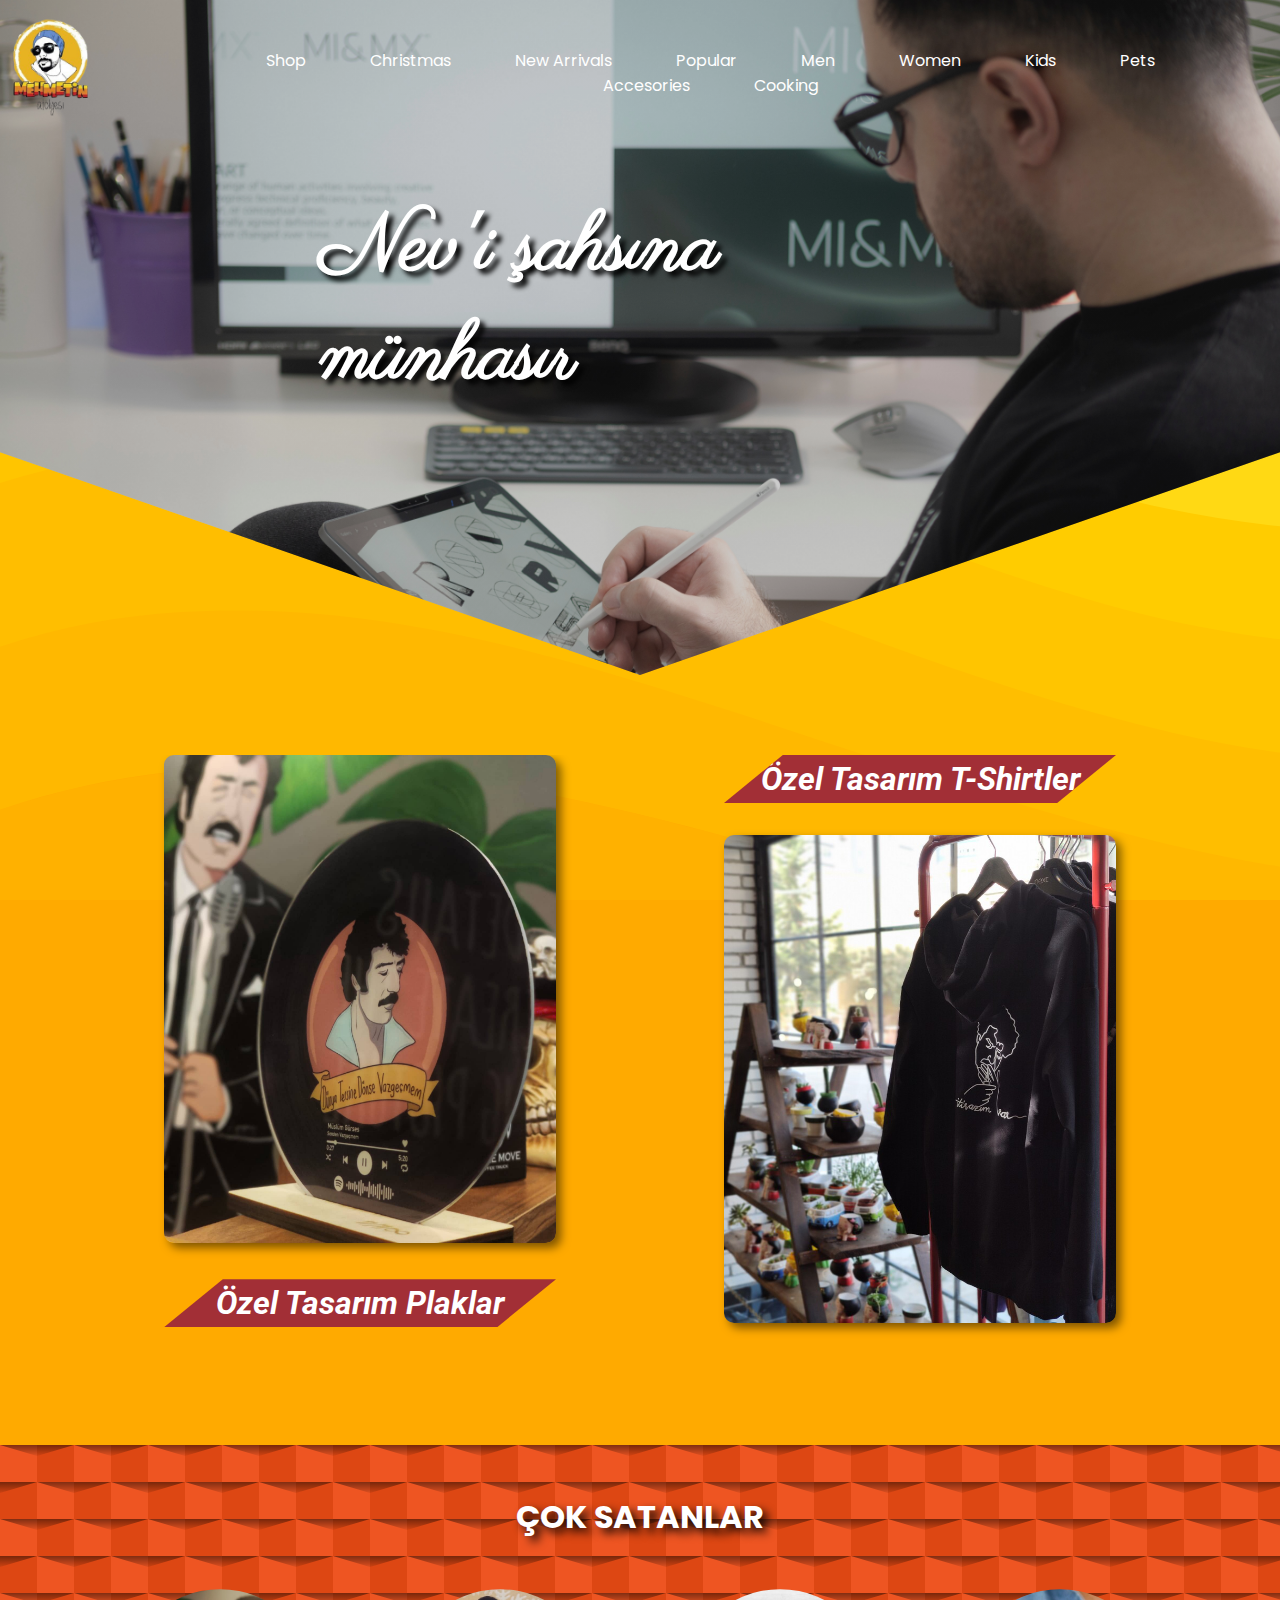
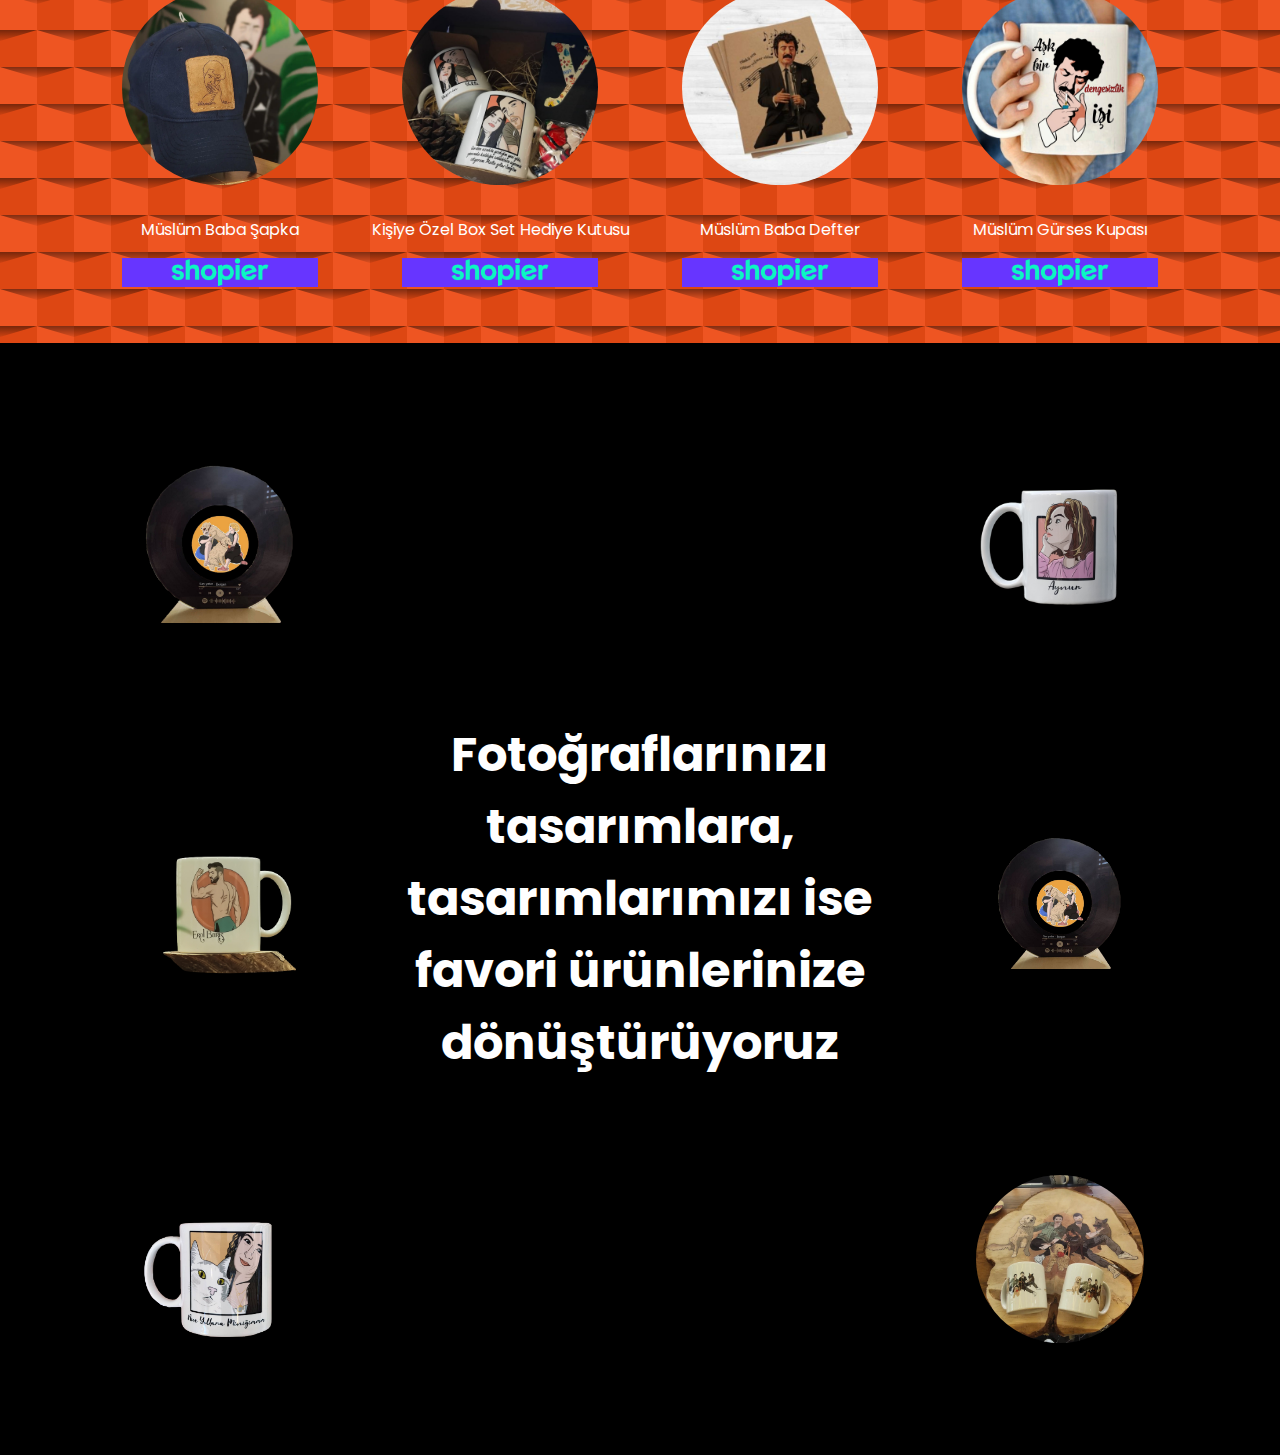
==== index.html @ 80c88175 "update" ====
<!DOCTYPE html>
<html lang="en">
  <head>
    <meta charset="UTF-8" />
    <meta http-equiv="X-UA-Compatible" content="IE=edge" />
    <meta name="viewport" content="width=device-width, initial-scale=1.0" />
    <link rel="stylesheet" href="./css/style.css" />
    <script src="./app.js" defer></script>
    <title>Document</title>
  </head>
  <body>
    <div class="wrapper">
      <div class="headSection">
        <span class="headSection__logo">
          <img
            src="./images/featuredProducts/logoNoback.png"
            alt="logo"
            class="headSection__logo--img"
          />
        </span>

        <ul class="categoryHeader--list">
          <li class="categoryHeader--listItem active">Shop</li>
          <li class="categoryHeader--listItem">Christmas</li>
          <li class="categoryHeader--listItem">New Arrivals</li>
          <li class="categoryHeader--listItem">Popular</li>
          <li class="categoryHeader--listItem">Men</li>
          <li class="categoryHeader--listItem">Women</li>
          <li class="categoryHeader--listItem">Kids</li>
          <li class="categoryHeader--listItem">Pets</li>
          <li class="categoryHeader--listItem">Accesories</li>
          <li class="categoryHeader--listItem">Cooking</li>
        </ul>

        <h1 class="headSection__title">Nev'i şahsına münhasır</h1>
      </div>
      <!--  
      <header class="header">
        <span class="header__logo">
          <img src="./images/logo.jpg" alt="logo" class="header__logo--img" />
        </span>
      </header>

      <header class="categoryHeader">
        <ul class="categoryHeader--list">
          <li class="categoryHeader--listItem active">Shop</li>
          <li class="categoryHeader--listItem">Christmas</li>
          <li class="categoryHeader--listItem">New Arrivals</li>
          <li class="categoryHeader--listItem">Popular</li>
          <li class="categoryHeader--listItem">Men</li>
          <li class="categoryHeader--listItem">Women</li>
          <li class="categoryHeader--listItem">Kids</li>
          <li class="categoryHeader--listItem">Pets</li>
          <li class="categoryHeader--listItem">Accesories</li>
          <li class="categoryHeader--listItem">Cooking</li>
        </ul>
      </header>

         <section class="slider">
        <h1>You Choose We Design</h1>
      </section>
      -->

      <section class="doubleContent">
        <div class="doubleContent__left">
          <img
            class="doubleContent__left--img"
            src="./images/featuredProducts/leftImg.jpeg"
            alt="1"
          />

          <span class="doubleContent__left--headingSpan">
            <h1 class="doubleContent__left--heading">Özel Tasarım Plaklar</h1>
        
        </div>
        <div class="doubleContent__right">
          <span class="doubleContent__right--headingSpan">
            <h1 class="doubleContent__right--heading">Özel Tasarım T-Shirtler</h1>
          </span>
          <img
            class="doubleContent__right--img"
            src="./images/featuredProducts/rightImg1.png"
            alt="1"
          />
        </div>
      </section>

      <section class="featuredProducts">
        <h3 class="featuredProducts__heading">ÇOK SATANLAR</h3>
        <ul class="featuredProducts--list">
          <li class="featuredProducts--listItem">
            <img
              class="featuredProducts--listItem--img"
              src="./images/featuredProducts/1.jpg"
              alt="1"
            />

            <a class="featuredProducts--listItem--itemName" href="#">
                Müslüm Baba Şapka
            </a>

            <button class="featuredProducts--listItem--btn">
              <embed
                class="featuredProducts--listItem--logo"
                src="images/featuredProducts/shopier_logo_1.svg"
                srcset="images/featuredProducts/shopier_logo_1.svg"
                alt="Shopier"
              />
            </button>
          </li>

          <li class="featuredProducts--listItem">
            <img
              class="featuredProducts--listItem--img"
              src="./images/featuredProducts/slide5.jpg"
              alt="1"
            />

              <a class="featuredProducts--listItem--itemName" href="#">
                Kişiye Özel Box Set Hediye Kutusu
            </a>

            <button class="featuredProducts--listItem--btn">
              <embed
                class="featuredProducts--listItem--logo"
                src="images/featuredProducts/shopier_logo_1.svg"
                srcset="images/featuredProducts/shopier_logo_1.svg"
                alt="Shopier"
              />
            </button>
          </li>

          <li class="featuredProducts--listItem">
            <img
              class="featuredProducts--listItem--img"
              src="./images/featuredProducts/slide2.jpg"
              alt="1"
            />

            <a class="featuredProducts--listItem--itemName" href="#">
                Müslüm Baba Defter
            </a>

            <button class="featuredProducts--listItem--btn">
              <embed
                class="featuredProducts--listItem--logo"
                src="images/featuredProducts/shopier_logo_1.svg"
                srcset="images/featuredProducts/shopier_logo_1.svg"
                alt="Shopier"
              />
            </button>
          </li>

          <li class="featuredProducts--listItem">
            <img
              class="featuredProducts--listItem--img"
              src="./images/featuredProducts/slide1.jpg"
              alt="1"
            />

          

            <a class="featuredProducts--listItem--itemName" href="#">
              Müslüm Gürses Kupası
            </a>

            <button class="featuredProducts--listItem--btn">
              <embed
                class="featuredProducts--listItem--logo"
                src="images/featuredProducts/shopier_logo_1.svg"
                srcset="images/featuredProducts/shopier_logo_1.svg"
                alt="Shopier"
              />
            </button>

          </li>
        </ul>
      </section>
      <br /><br /><br /><br />

      <section class="mainSection">
        <img
          class="mainSection__img1"
          src="./images/featuredProducts/plakremove.png"
          alt="1"
        />
        <img
          class="mainSection__img2"
          src="./images/featuredProducts/remove2.png"
          alt="1"
        />
        <h2 class="mainSection__title">
          Fotoğraflarınızı tasarımlara, tasarımlarımızı ise favori ürünlerinize
          dönüştürüyoruz
        </h2>
        <img
          class="mainSection__img3"
          src="./images/featuredProducts/glassremove.png"
          alt="1"
        />
        <img
            class="mainSection__img4"
            src="./images/featuredProducts/wood.jpg"
            alt="1"
        />
        <img
            class="mainSection__img5"
            src="./images/featuredProducts/remove1.png"
            alt="1"
        />
        <img
        class="mainSection__img6"
        src="./images/featuredProducts/plakremove.png"
        alt="1"
        />
        
      </section>
      
      
    </div>
  </body>
</html>
---- css/style.css ----
@import url("https://fonts.googleapis.com/css2?family=Poppins:ital,wght@0,100;0,200;0,300;0,400;0,500;0,600;0,700;0,800;0,900;1,100;1,200;1,300;1,400;1,500;1,600;1,700;1,800;1,900&display=swap");
@import url("https://fonts.googleapis.com/css2?family=Poppins:ital,wght@0,100;0,200;0,300;0,400;0,500;0,600;0,700;0,800;0,900;1,100;1,200;1,300;1,400;1,500;1,600;1,700;1,800;1,900&family=Yellowtail&display=swap");
@import url("https://fonts.googleapis.com/css2?family=Parisienne&display=swap");
@import url("https://fonts.googleapis.com/css2?family=Parisienne&family=Roboto:ital,wght@0,100;0,300;0,400;0,500;0,700;0,900;1,100;1,300;1,400;1,500;1,700;1,900&display=swap");
* {
  -webkit-box-sizing: border-box;
          box-sizing: border-box;
  margin: 0;
  padding: 0;
}

.header {
  display: -webkit-box;
  display: -ms-flexbox;
  display: flex;
  -webkit-box-pack: center;
      -ms-flex-pack: center;
          justify-content: center;
  /* space-between */
}

.header__logo--img {
  width: 50%;
}

.header__menu {
  display: -webkit-box;
  display: -ms-flexbox;
  display: flex;
  -webkit-box-align: center;
      -ms-flex-align: center;
          align-items: center;
}

.header__menu--list {
  list-style: none;
  display: -webkit-box;
  display: -ms-flexbox;
  display: flex;
  -webkit-box-align: center;
      -ms-flex-align: center;
          align-items: center;
}

.header__menu--listItem {
  margin-right: 2rem;
  font-size: 1rem;
  font-family: "Poppins", sans-serif;
}

.slider {
  background-image: -webkit-gradient(linear, left top, left bottom, from(rgba(0, 0, 0, 0.5))), url("./../images/background.jpg");
  background-image: linear-gradient(rgba(0, 0, 0, 0.5)), url("./../images/background.jpg");
  min-height: 75vh;
  background-position: bottom center;
  background-repeat: no-repeat;
  background-size: cover;
  display: -webkit-box;
  display: -ms-flexbox;
  display: flex;
  -webkit-box-pack: center;
      -ms-flex-pack: center;
          justify-content: center;
  -webkit-box-align: center;
      -ms-flex-align: center;
          align-items: center;
  -webkit-clip-path: polygon(0 0, 100% 0, 100% 67%, 50% 100%, 0 67%);
          clip-path: polygon(0 0, 100% 0, 100% 67%, 50% 100%, 0 67%);
}

.slider h1 {
  margin-top: 0;
  text-align: center;
  font-size: 5rem;
  width: 100%;
  font-family: "Yellowtail", cursive;
  color: #fff;
  letter-spacing: 0.5rem;
  font-weight: 100;
  text-shadow: 10px 10px 10px black;
  -webkit-filter: blur(0rem);
          filter: blur(0rem);
  z-index: 999;
}

.featuredProducts {
  background-color: #ee5522;
  background-image: url("data:image/svg+xml,%3Csvg xmlns='http://www.w3.org/2000/svg' width='74' height='74' viewBox='0 0 200 200'%3E%3Cdefs%3E%3ClinearGradient id='a' gradientUnits='userSpaceOnUse' x1='100' y1='33' x2='100' y2='-3'%3E%3Cstop offset='0' stop-color='%23000' stop-opacity='0'/%3E%3Cstop offset='1' stop-color='%23000' stop-opacity='1'/%3E%3C/linearGradient%3E%3ClinearGradient id='b' gradientUnits='userSpaceOnUse' x1='100' y1='135' x2='100' y2='97'%3E%3Cstop offset='0' stop-color='%23000' stop-opacity='0'/%3E%3Cstop offset='1' stop-color='%23000' stop-opacity='1'/%3E%3C/linearGradient%3E%3C/defs%3E%3Cg fill='%23d23d09' fill-opacity='0.6'%3E%3Crect x='100' width='100' height='100'/%3E%3Crect y='100' width='100' height='100'/%3E%3C/g%3E%3Cg fill-opacity='0.5'%3E%3Cpolygon fill='url(%23a)' points='100 30 0 0 200 0'/%3E%3Cpolygon fill='url(%23b)' points='100 100 0 130 0 100 200 100 200 130'/%3E%3C/g%3E%3C/svg%3E");
  padding: 0 5rem;
}

.featuredProducts__heading {
  padding-top: 3rem;
  padding-bottom: 3rem;
  color: #fff;
  font-size: 2rem;
  text-shadow: 5px 5px 10px black;
  font-family: "Poppins", sans-serif;
  text-align: center;
}

.featuredProducts--list {
  list-style: none;
  padding-left: 0;
  padding-bottom: 4rem;
  display: -ms-grid;
  display: grid;
  -ms-grid-columns: (1fr)[4];
      grid-template-columns: repeat(4, 1fr);
}

.featuredProducts--listItem--img {
  width: 70%;
  -webkit-clip-path: circle(50% at 50% 50%);
          clip-path: circle(50% at 50% 50%);
  -webkit-transition: all 0.5s;
  transition: all 0.5s;
  margin: 0 auto;
  -webkit-animation: upDown infinite 3s;
          animation: upDown infinite 3s;
}

.featuredProducts--listItem--img:hover {
  -webkit-clip-path: circle(100%);
          clip-path: circle(100%);
}

.featuredProducts--listItem {
  display: -webkit-box;
  display: -ms-flexbox;
  display: flex;
  -webkit-box-pack: center;
      -ms-flex-pack: center;
          justify-content: center;
  position: relative;
  -webkit-box-orient: vertical;
  -webkit-box-direction: normal;
      -ms-flex-direction: column;
          flex-direction: column;
  -webkit-box-align: center;
      -ms-flex-align: center;
          align-items: center;
}

.featuredProducts--listItem--itemName {
  font-family: "Poppins", sans-serif;
  color: #fff;
  width: 100%;
  text-align: center;
  display: inline-block;
  padding-top: 2rem;
  text-decoration: none;
}

.featuredProducts--listItem--btn {
  background-color: #6735ff;
  outline: none;
  border: none;
  width: 70%;
  margin: 0 auto;
  margin-top: 1rem;
  display: -webkit-box;
  display: -ms-flexbox;
  display: flex;
  -webkit-box-pack: center;
      -ms-flex-pack: center;
          justify-content: center;
  -webkit-box-align: center;
      -ms-flex-align: center;
          align-items: center;
  -webkit-transition: all 0.7s;
  transition: all 0.7s;
  cursor: pointer;
}

.featuredProducts--listItem--btn:hover {
  background-color: #4b00bb;
  outline: 0px solid #6700ff;
}

.featuredProducts--listItem--btn:hover + .featuredProducts--listItem--logo {
  -webkit-filter: invert(10%) sepia(48%) saturate(7440%) hue-rotate(262deg) brightness(140%) contrast(149%);
          filter: invert(10%) sepia(48%) saturate(7440%) hue-rotate(262deg) brightness(140%) contrast(149%);
}

.featuredProducts--listItem--logo {
  width: 50%;
  -webkit-filter: invert(89%) sepia(85%) saturate(5276%) hue-rotate(84deg) brightness(103%) contrast(93%);
          filter: invert(89%) sepia(85%) saturate(5276%) hue-rotate(84deg) brightness(103%) contrast(93%);
}

@media (max-width: 1170px) {
  .featuredProducts--list {
    -ms-grid-columns: (1fr)[2];
        grid-template-columns: repeat(2, 1fr);
  }
  .featuredProducts--listItem {
    margin-bottom: 5rem;
  }
}

@media (max-width: 700px) {
  .featuredProducts--list {
    -ms-grid-columns: 1fr;
        grid-template-columns: 1fr;
  }
  .featuredProducts--listItem {
    margin-bottom: 5rem;
  }
}

@-webkit-keyframes upDown {
  0% {
    -webkit-transform: translateY(0);
            transform: translateY(0);
  }
  50% {
    -webkit-transform: translateY(0.5rem);
            transform: translateY(0.5rem);
  }
  100% {
    -webkit-transform: translateY(0);
            transform: translateY(0);
  }
}

@keyframes upDown {
  0% {
    -webkit-transform: translateY(0);
            transform: translateY(0);
  }
  50% {
    -webkit-transform: translateY(0.5rem);
            transform: translateY(0.5rem);
  }
  100% {
    -webkit-transform: translateY(0);
            transform: translateY(0);
  }
}

.mainSection {
  display: -ms-grid;
  display: grid;
  background-color: #000000;
  background-image: url("data:image/svg+xml,%3Csvg xmlns='http://www.w3.org/2000/svg' width='100%25' height='100%25' viewBox='0 0 800 800'%3E%3Cg %3E%3Ccircle fill='%23000000' cx='400' cy='400' r='600'/%3E%3Ccircle fill='%23230046' cx='400' cy='400' r='500'/%3E%3Ccircle fill='%232f0052' cx='400' cy='400' r='400'/%3E%3Ccircle fill='%233b075e' cx='400' cy='400' r='300'/%3E%3Ccircle fill='%2348156a' cx='400' cy='400' r='200'/%3E%3Ccircle fill='%23552277' cx='400' cy='400' r='100'/%3E%3C/g%3E%3C/svg%3E");
  background-attachment: fixed;
  background-size: cover;
  background-position: center center;
  -ms-grid-columns: (1fr)[4];
      grid-template-columns: repeat(4, 1fr);
  -ms-grid-rows: (1fr)[3];
      grid-template-rows: repeat(3, 1fr);
  justify-items: center;
  -webkit-box-align: center;
      -ms-flex-align: center;
          align-items: center;
  margin-top: -5rem;
  padding: 1rem 5rem;
}

.mainSection img {
  width: 60%;
}

.mainSection__img1 {
  grid-column: 0 / 1;
  grid-row: 0 / 1;
  -webkit-transform: rotate(0deg);
          transform: rotate(0deg);
}

.mainSection__img2 {
  -ms-grid-column: 4;
  -ms-grid-column-span: 1;
  grid-column: 4 / 5;
  grid-row: 0 / 1;
  -webkit-transform: rotate(0deg);
          transform: rotate(0deg);
}

.mainSection__img3 {
  grid-column: 0 / 1;
  -ms-grid-row: 3;
  -ms-grid-row-span: 1;
  grid-row: 3 / 4;
  -webkit-transform: rotate(0deg);
          transform: rotate(0deg);
}

.mainSection__img4 {
  -ms-grid-column: 4;
  -ms-grid-column-span: 1;
  grid-column: 4 / 5;
  -ms-grid-row: 3;
  -ms-grid-row-span: 1;
  grid-row: 3 / 4;
  -webkit-transform: rotate(0deg);
          transform: rotate(0deg);
  border-radius: 50%;
}

.mainSection__img5 {
  -ms-grid-column: 1;
  -ms-grid-column-span: 1;
  grid-column: 1 / 2;
  -ms-grid-row: 2;
  -ms-grid-row-span: 1;
  grid-row: 2 / 3;
  -webkit-transform: rotate(0deg);
          transform: rotate(0deg);
}

.mainSection__img6 {
  -ms-grid-column: 4;
  -ms-grid-column-span: 1;
  grid-column: 4 / 5;
  -ms-grid-row: 2;
  -ms-grid-row-span: 1;
  grid-row: 2 / 3;
  -webkit-transform: rotate(0deg);
          transform: rotate(0deg);
  width: 50% !important;
}

.mainSection__title {
  -ms-grid-column: 2;
  -ms-grid-column-span: 2;
  grid-column: 2 / 4;
  -ms-grid-row: 2;
  -ms-grid-row-span: 1;
  grid-row: 2 / 3;
  text-align: center;
  color: white;
  font-family: "Poppins", sans-serif;
  font-size: 3rem;
  width: 100%;
  -webkit-box-pack: center;
      -ms-flex-pack: center;
          justify-content: center;
  -webkit-box-align: center;
      -ms-flex-align: center;
          align-items: center;
}

@media (max-width: 1170px) {
  .mainSection {
    display: -webkit-box;
    display: -ms-flexbox;
    display: flex;
    -webkit-box-orient: vertical;
    -webkit-box-direction: normal;
        -ms-flex-direction: column;
            flex-direction: column;
  }
  .mainSection img {
    width: 20%;
  }
  .mainSection__title {
    font-size: 2rem;
  }
  .mainSection__img5 {
    display: none;
  }
  .mainSection__img6 {
    display: none;
  }
}

@media (max-width: 768px) {
  .mainSection {
    display: -ms-grid;
    display: grid;
    -ms-grid-columns: (1fr)[2];
        grid-template-columns: repeat(2, 1fr);
    -ms-grid-rows: (1fr)[3];
        grid-template-rows: repeat(3, 1fr);
  }
  .mainSection img {
    width: 100%;
  }
  .mainSection__img1 {
    grid-column: 0 / 1;
    grid-row: 0 / 1;
  }
  .mainSection__img2 {
    -ms-grid-column: 2;
    -ms-grid-column-span: 1;
    grid-column: 2 / 3;
    grid-row: 0 / 1;
  }
  .mainSection__img3 {
    grid-column: 0 / 1;
    -ms-grid-row: 3;
    -ms-grid-row-span: 1;
    grid-row: 3 / 4;
  }
  .mainSection__img4 {
    -ms-grid-column: 1;
    -ms-grid-column-span: 1;
    grid-column: 1 / 2;
    -ms-grid-row: 3;
    -ms-grid-row-span: 1;
    grid-row: 3 / 4;
  }
  .mainSection__title {
    -ms-grid-column: 1;
    -ms-grid-column-span: 2;
    grid-column: 1 / 3;
    -ms-grid-row: 2;
    -ms-grid-row-span: 1;
    grid-row: 2 / 3;
    width: 100%;
  }
  .mainSection__title {
    font-size: 2rem;
  }
  .mainSection__img5 {
    display: none;
  }
  .mainSection__img6 {
    display: none;
  }
}

.headSection {
  display: -webkit-box;
  display: -ms-flexbox;
  display: flex;
  -ms-flex-pack: distribute;
      justify-content: space-around;
  -webkit-box-align: start;
      -ms-flex-align: start;
          align-items: flex-start;
  background-image: -webkit-gradient(linear, left top, left bottom, from(rgba(0, 0, 0, 0.2))), url("./../images/featuredProducts/background.jpg");
  background-image: linear-gradient(rgba(0, 0, 0, 0.2)), url("./../images/featuredProducts/background.jpg");
  min-height: 75vh;
  background-position: bottom;
  background-repeat: no-repeat;
  background-size: cover;
  background-attachment: fixed;
  padding-top: 1rem;
  color: #fff;
  position: relative;
  -webkit-clip-path: polygon(0 0, 100% 0, 100% 67%, 50% 100%, 0 67%);
          clip-path: polygon(0 0, 100% 0, 100% 67%, 50% 100%, 0 67%);
}

.headSection__logo--img {
  width: 50%;
}

.headSection__title {
  position: absolute;
  top: 45%;
  left: 50%;
  -webkit-transform: translate(-50%, -50%);
          transform: translate(-50%, -50%);
  font-family: "Parisienne", cursive;
  font-size: 5rem;
  text-shadow: 5px 5px 5px black;
}

.categoryHeader--list {
  list-style: none;
  display: -webkit-box;
  display: -ms-flexbox;
  display: flex;
  -ms-flex-wrap: wrap;
      flex-wrap: wrap;
  -webkit-box-pack: center;
      -ms-flex-pack: center;
          justify-content: center;
  -webkit-box-align: center;
      -ms-flex-align: center;
          align-items: center;
  pointer-events: none;
  padding-top: 2rem;
}

.categoryHeader--listItem {
  margin-right: 4rem;
  font-family: "Poppins", sans-serif;
  position: relative;
  pointer-events: all;
  cursor: pointer;
}

.categoryHeader .active::before {
  content: ".";
  color: #9a8b76;
  font-size: 2.5rem;
  position: absolute;
  top: calc(50% + 0.5rem);
  left: 50%;
  -webkit-transform: translate(-50%, -50%);
          transform: translate(-50%, -50%);
}

.categoryHeader .active {
  font-weight: bold;
}

@media (max-width: 768px) {
  .headSection {
    display: -webkit-box;
    display: -ms-flexbox;
    display: flex;
    -webkit-box-orient: vertical;
    -webkit-box-direction: normal;
        -ms-flex-direction: column;
            flex-direction: column;
    -webkit-box-pack: center;
        -ms-flex-pack: center;
            justify-content: center;
    -webkit-box-align: center;
        -ms-flex-align: center;
            align-items: center;
  }
  .headSection__logo--img {
    width: 100%;
    margin-bottom: 25rem;
  }
  .headSection__title {
    position: absolute;
    top: 55%;
    left: 50%;
    -webkit-transform: translate(-50%, -50%);
            transform: translate(-50%, -50%);
    font-size: 3rem;
    text-align: center;
  }
  .categoryHeader--list {
    display: none;
  }
}

@-webkit-keyframes textFlow {
  0% {
    left: 0;
  }
  100% {
    left: 120%;
  }
}

@keyframes textFlow {
  0% {
    left: 0;
  }
  100% {
    left: 120%;
  }
}

.doubleContent {
  display: -ms-grid;
  display: grid;
  -ms-grid-columns: (1fr)[2];
      grid-template-columns: repeat(2, 1fr);
  padding: 5rem;
  text-align: center;
  background-color: #eee;
  margin-top: -15rem;
  background-color: #ffaa00;
  background-image: url("data:image/svg+xml,%3Csvg xmlns='http://www.w3.org/2000/svg' width='100%25' height='100%25' viewBox='0 0 1600 800'%3E%3Cg %3E%3Cpath fill='%23ffb100' d='M486 705.8c-109.3-21.8-223.4-32.2-335.3-19.4C99.5 692.1 49 703 0 719.8V800h843.8c-115.9-33.2-230.8-68.1-347.6-92.2C492.8 707.1 489.4 706.5 486 705.8z'/%3E%3Cpath fill='%23ffb800' d='M1600 0H0v719.8c49-16.8 99.5-27.8 150.7-33.5c111.9-12.7 226-2.4 335.3 19.4c3.4 0.7 6.8 1.4 10.2 2c116.8 24 231.7 59 347.6 92.2H1600V0z'/%3E%3Cpath fill='%23ffbe00' d='M478.4 581c3.2 0.8 6.4 1.7 9.5 2.5c196.2 52.5 388.7 133.5 593.5 176.6c174.2 36.6 349.5 29.2 518.6-10.2V0H0v574.9c52.3-17.6 106.5-27.7 161.1-30.9C268.4 537.4 375.7 554.2 478.4 581z'/%3E%3Cpath fill='%23ffc500' d='M0 0v429.4c55.6-18.4 113.5-27.3 171.4-27.7c102.8-0.8 203.2 22.7 299.3 54.5c3 1 5.9 2 8.9 3c183.6 62 365.7 146.1 562.4 192.1c186.7 43.7 376.3 34.4 557.9-12.6V0H0z'/%3E%3Cpath fill='%23ffcc00' d='M181.8 259.4c98.2 6 191.9 35.2 281.3 72.1c2.8 1.1 5.5 2.3 8.3 3.4c171 71.6 342.7 158.5 531.3 207.7c198.8 51.8 403.4 40.8 597.3-14.8V0H0v283.2C59 263.6 120.6 255.7 181.8 259.4z'/%3E%3Cpath fill='%23ffd914' d='M1600 0H0v136.3c62.3-20.9 127.7-27.5 192.2-19.2c93.6 12.1 180.5 47.7 263.3 89.6c2.6 1.3 5.1 2.6 7.7 3.9c158.4 81.1 319.7 170.9 500.3 223.2c210.5 61 430.8 49 636.6-16.6V0z'/%3E%3Cpath fill='%23ffe529' d='M454.9 86.3C600.7 177 751.6 269.3 924.1 325c208.6 67.4 431.3 60.8 637.9-5.3c12.8-4.1 25.4-8.4 38.1-12.9V0H288.1c56 21.3 108.7 50.6 159.7 82C450.2 83.4 452.5 84.9 454.9 86.3z'/%3E%3Cpath fill='%23ffef3d' d='M1600 0H498c118.1 85.8 243.5 164.5 386.8 216.2c191.8 69.2 400 74.7 595 21.1c40.8-11.2 81.1-25.2 120.3-41.7V0z'/%3E%3Cpath fill='%23fff852' d='M1397.5 154.8c47.2-10.6 93.6-25.3 138.6-43.8c21.7-8.9 43-18.8 63.9-29.5V0H643.4c62.9 41.7 129.7 78.2 202.1 107.4C1020.4 178.1 1214.2 196.1 1397.5 154.8z'/%3E%3Cpath fill='%23ffff66' d='M1315.3 72.4c75.3-12.6 148.9-37.1 216.8-72.4h-723C966.8 71 1144.7 101 1315.3 72.4z'/%3E%3C/g%3E%3C/svg%3E");
  background-attachment: fixed;
  background-size: cover;
}

.doubleContent__left {
  margin-top: 15rem;
  overflow: hidden;
}

.doubleContent__left--img {
  width: 70%;
  height: 80%;
  cursor: pointer;
  -webkit-transition: all 0.6s;
  transition: all 0.6s;
  border-radius: 10px;
  -webkit-box-shadow: 5px 5px 10px rgba(0, 0, 0, 0.5);
          box-shadow: 5px 5px 10px rgba(0, 0, 0, 0.5);
}

.doubleContent__left--img:hover {
  -webkit-filter: brightness(0.8);
          filter: brightness(0.8);
  -webkit-transform: translateY(-1rem);
          transform: translateY(-1rem);
}

.doubleContent__left--headingSpan {
  background-color: #a22f36;
  width: 70%;
  display: block;
  margin: 0 auto;
  height: 3rem;
  margin-top: 2rem;
  position: relative;
  -webkit-clip-path: polygon(15% 0%, 100% 0%, 85% 100%, 0% 100%);
          clip-path: polygon(15% 0%, 100% 0%, 85% 100%, 0% 100%);
}

.doubleContent__left--heading {
  font-size: 2rem;
  width: 100%;
  font-family: "Roboto", sans-serif;
  font-style: italic;
  color: #fff;
  cursor: pointer;
  position: absolute;
  top: 50%;
  left: 50%;
  -webkit-transform: translate(-50%, -50%);
          transform: translate(-50%, -50%);
  -webkit-animation: textFlow 4s linear infinite;
          animation: textFlow 4s linear infinite;
}

.doubleContent__right {
  margin-top: 15rem;
  overflow: hidden;
}

.doubleContent__right--img {
  width: 70%;
  height: 80%;
  cursor: pointer;
  -webkit-transition: all 0.6s;
  transition: all 0.6s;
  border-radius: 10px;
  -webkit-box-shadow: 5px 5px 10px rgba(0, 0, 0, 0.5);
          box-shadow: 5px 5px 10px rgba(0, 0, 0, 0.5);
}

.doubleContent__right--img:hover {
  -webkit-filter: brightness(0.8);
          filter: brightness(0.8);
  -webkit-transform: translateY(-1rem);
          transform: translateY(-1rem);
}

.doubleContent__right--headingSpan {
  background-color: #a22f36;
  width: 70%;
  display: block;
  margin: 0 auto;
  height: 3rem;
  margin-bottom: 2rem;
  position: relative;
  -webkit-clip-path: polygon(15% 0%, 100% 0%, 85% 100%, 0% 100%);
          clip-path: polygon(15% 0%, 100% 0%, 85% 100%, 0% 100%);
}

.doubleContent__right--heading {
  font-size: 2rem;
  width: 100%;
  font-family: "Roboto", sans-serif;
  font-style: italic;
  color: #fff;
  cursor: pointer;
  position: absolute;
  top: 50%;
  left: 50%;
  -webkit-transform: translate(-50%, -50%);
          transform: translate(-50%, -50%);
  -webkit-animation: textFlow 4s linear infinite;
          animation: textFlow 4s linear infinite;
}

@media (max-width: 768px) {
  .doubleContent {
    -ms-grid-columns: 1fr;
        grid-template-columns: 1fr;
    padding: 5rem;
  }
  .doubleContent__left {
    padding-top: 0rem;
  }
  .doubleContent__left--img {
    width: 100%;
    height: 80%;
  }
  .doubleContent__left--headingSpan {
    width: 100%;
    height: 3rem;
  }
  .doubleContent__left--heading {
    font-size: 1.5rem;
  }
  .doubleContent__right {
    margin-top: 5rem;
  }
  .doubleContent__right--img {
    width: 100%;
    height: 80%;
  }
  .doubleContent__right--headingSpan {
    width: 100%;
    height: 3rem;
  }
  .doubleContent__right--heading {
    font-size: 1.5rem;
  }
}
/*# sourceMappingURL=style.css.map */
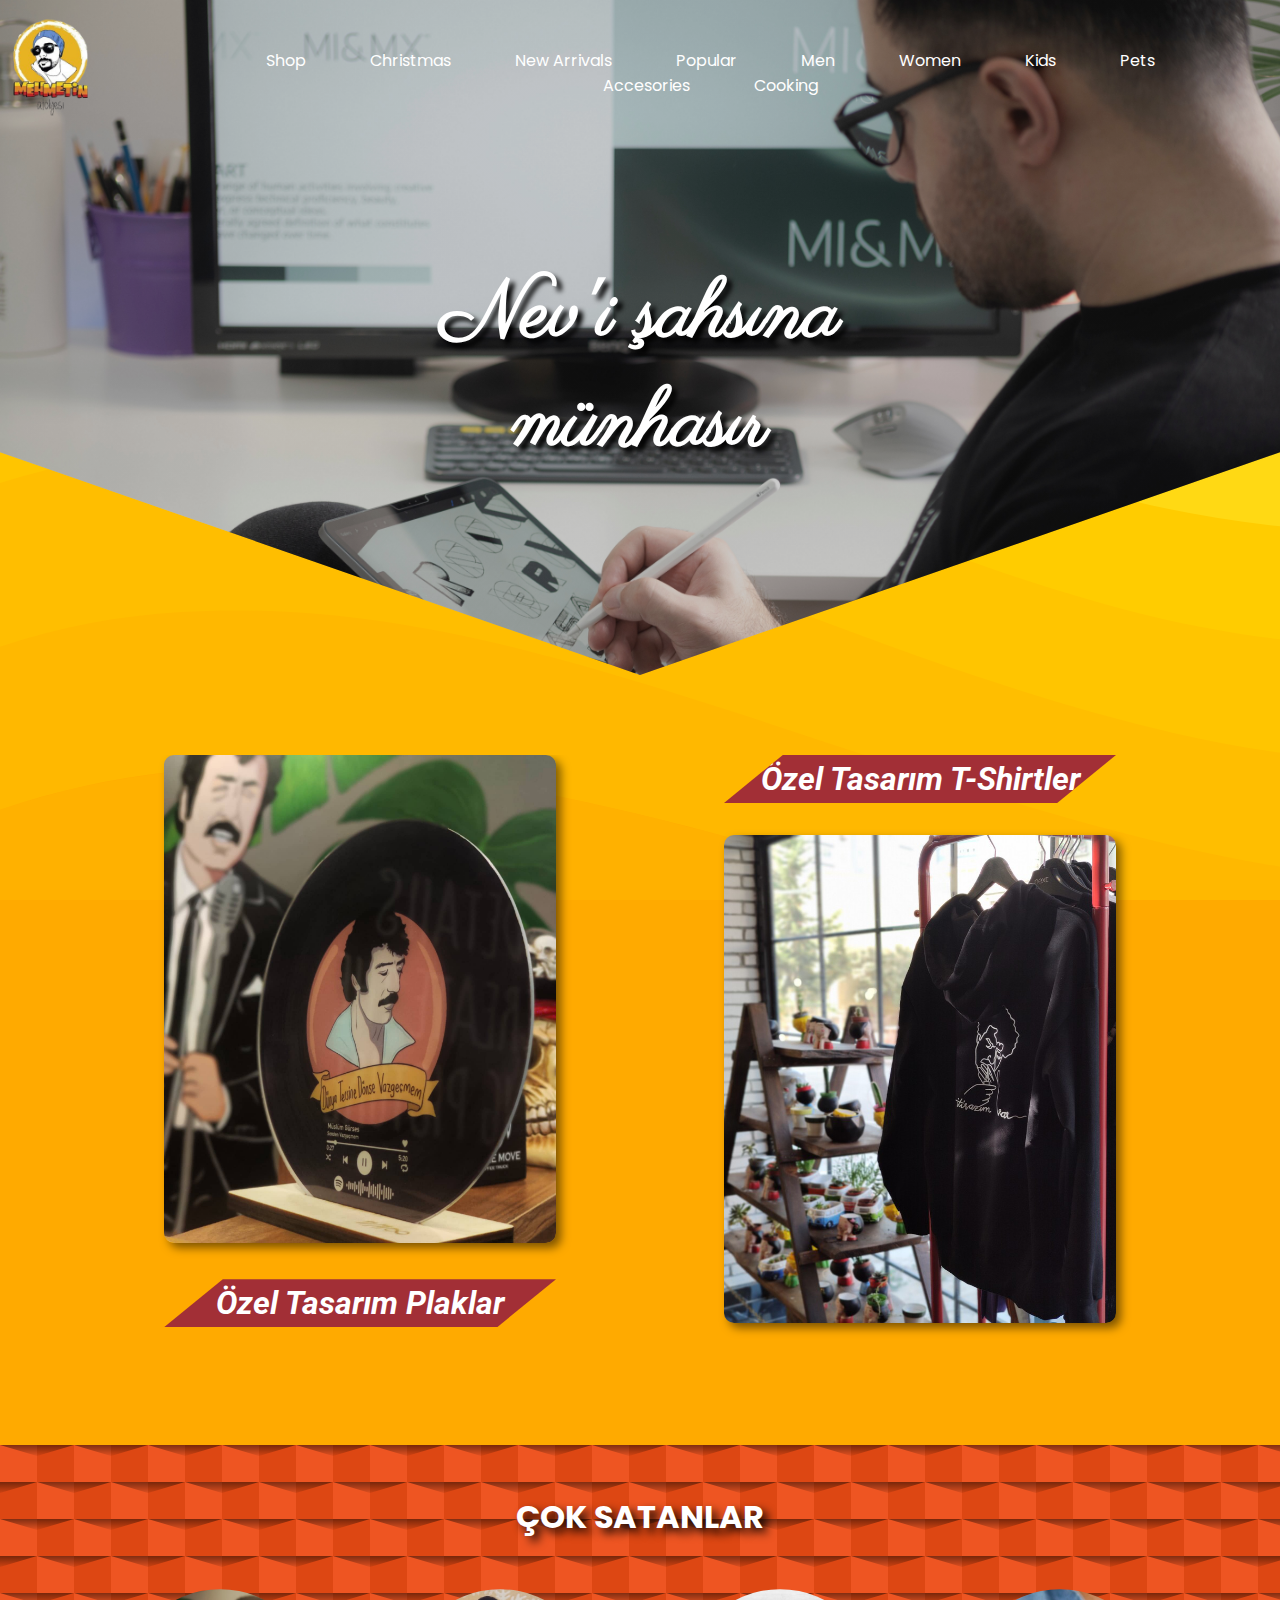
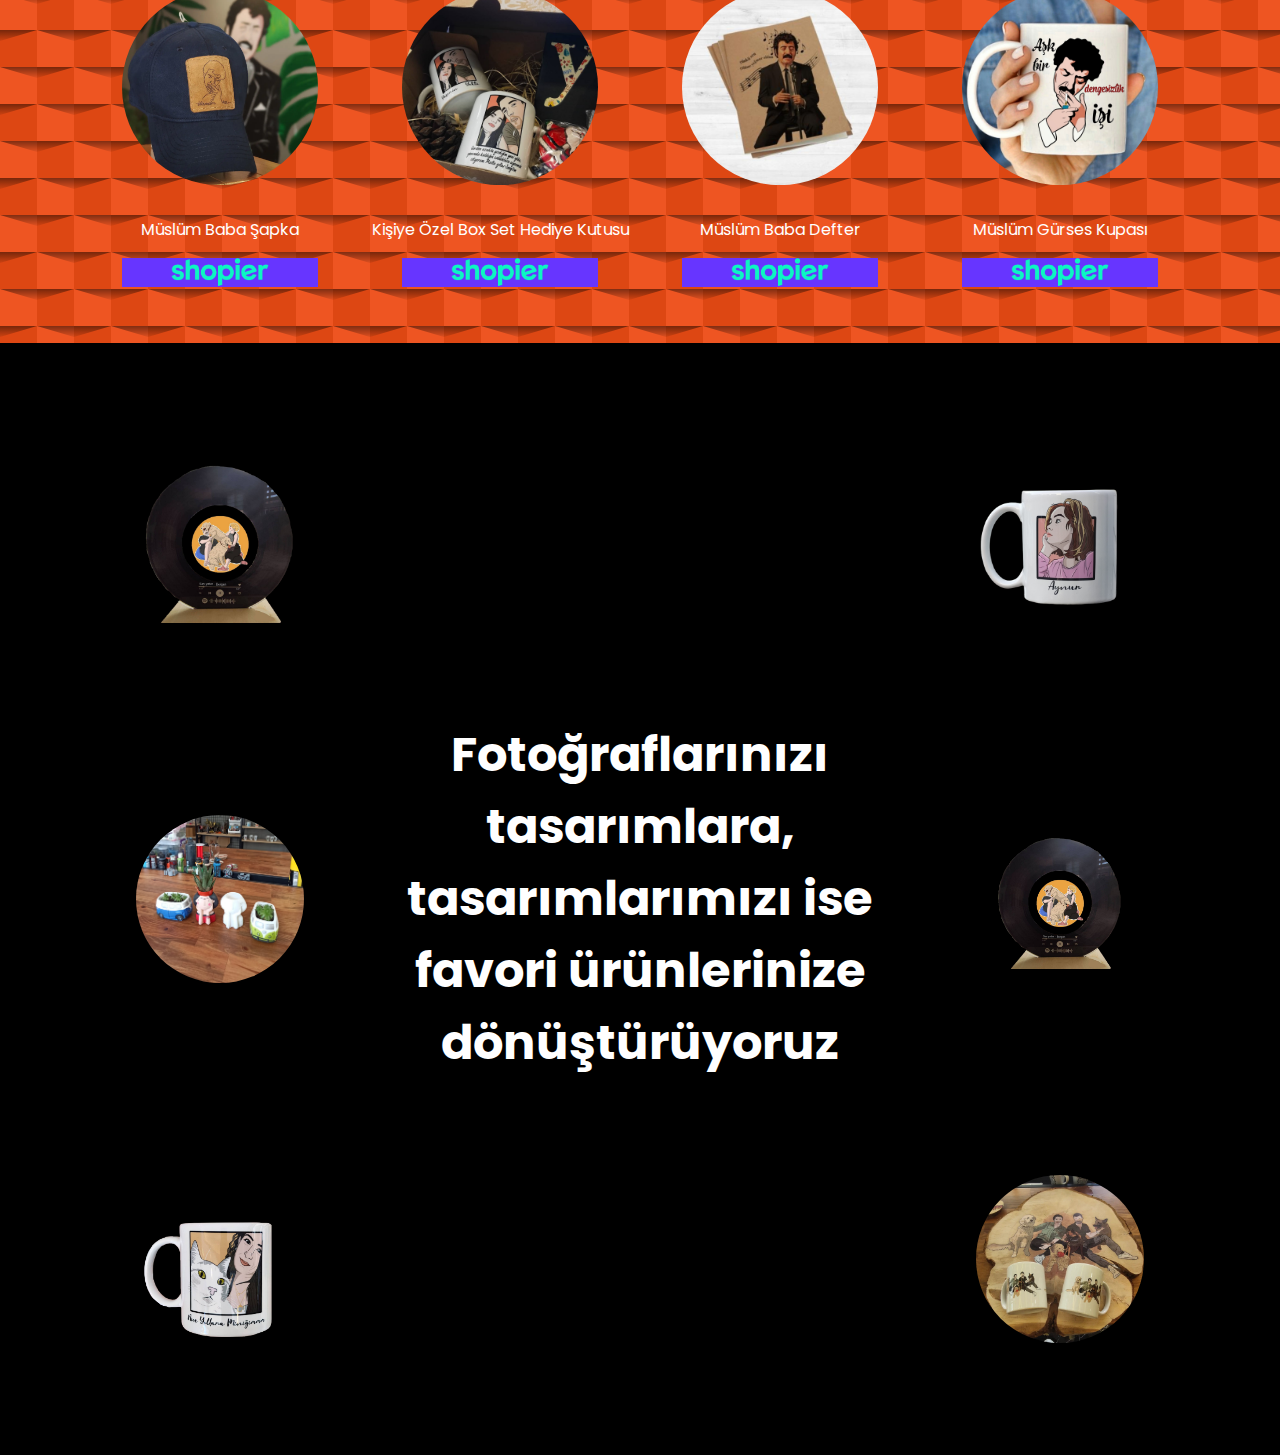
==== commit aa174b97: "mobileUpdate" ====
--- a/index.html
+++ b/index.html
@@ -205,7 +205,7 @@
         />
         <img
             class="mainSection__img5"
-            src="./images/featuredProducts/remove1.png"
+            src="./images/featuredProducts/rsz_1cactus.jpg"
             alt="1"
         />
         <img
@@ -213,6 +213,18 @@
         src="./images/featuredProducts/plakremove.png"
         alt="1"
         />
+        <!-- 
+        <img
+        class="mainSection__img7"
+        src="./images/featuredProducts/plakremove.png"
+        alt="1"
+        />
+        <img
+        class="mainSection__img8"
+        src="./images/featuredProducts/plakremove.png"
+        alt="1"
+        />
+        -->
         
       </section>
       
--- a/css/style.css
+++ b/css/style.css
@@ -309,6 +309,7 @@
   grid-row: 2 / 3;
   -webkit-transform: rotate(0deg);
           transform: rotate(0deg);
+  border-radius: 50%;
 }
 
 .mainSection__img6 {
@@ -321,6 +322,26 @@
   -webkit-transform: rotate(0deg);
           transform: rotate(0deg);
   width: 50% !important;
+}
+
+.mainSection__img7 {
+  -ms-grid-column: 2;
+  -ms-grid-column-span: 2;
+  grid-column: 2 / 4;
+  -ms-grid-row: 3;
+  -ms-grid-row-span: 1;
+  grid-row: 3 / 4;
+  width: 30% !important;
+}
+
+.mainSection__img8 {
+  -ms-grid-column: 2;
+  -ms-grid-column-span: 2;
+  grid-column: 2 / 4;
+  -ms-grid-row: 1;
+  -ms-grid-row-span: 1;
+  grid-row: 1 / 2;
+  width: 30% !important;
 }
 
 .mainSection__title {
@@ -345,24 +366,53 @@
 
 @media (max-width: 1170px) {
   .mainSection {
-    display: -webkit-box;
-    display: -ms-flexbox;
-    display: flex;
-    -webkit-box-orient: vertical;
-    -webkit-box-direction: normal;
-        -ms-flex-direction: column;
-            flex-direction: column;
+    display: -ms-grid;
+    display: grid;
+    -ms-grid-columns: (1fr)[2];
+        grid-template-columns: repeat(2, 1fr);
+    -ms-grid-rows: (1fr)[3];
+        grid-template-rows: repeat(3, 1fr);
   }
   .mainSection img {
-    width: 20%;
+    width: 50%;
+  }
+  .mainSection__img1 {
+    grid-column: 0 / 1;
+    grid-row: 0 / 1;
+  }
+  .mainSection__img2 {
+    -ms-grid-column: 2;
+    -ms-grid-column-span: 1;
+    grid-column: 2 / 3;
+    grid-row: 0 / 1;
+  }
+  .mainSection__img3 {
+    grid-column: 0 / 1;
+    -ms-grid-row: 3;
+    -ms-grid-row-span: 1;
+    grid-row: 3 / 4;
+  }
+  .mainSection__img4 {
+    -ms-grid-column: 1;
+    -ms-grid-column-span: 1;
+    grid-column: 1 / 2;
+    -ms-grid-row: 3;
+    -ms-grid-row-span: 1;
+    grid-row: 3 / 4;
+  }
+  .mainSection__title {
+    -ms-grid-column: 1;
+    -ms-grid-column-span: 2;
+    grid-column: 1 / 3;
+    -ms-grid-row: 2;
+    -ms-grid-row-span: 1;
+    grid-row: 2 / 3;
+    width: 100%;
   }
   .mainSection__title {
     font-size: 2rem;
   }
-  .mainSection__img5 {
-    display: none;
-  }
-  .mainSection__img6 {
+  .mainSection__img5, .mainSection__img6, .mainSection__img7, .mainSection__img8 {
     display: none;
   }
 }
@@ -414,12 +464,6 @@
   }
   .mainSection__title {
     font-size: 2rem;
-  }
-  .mainSection__img5 {
-    display: none;
-  }
-  .mainSection__img6 {
-    display: none;
   }
 }
 
@@ -501,6 +545,18 @@
   font-weight: bold;
 }
 
+@media (max-width: 1400px) {
+  .headSection__title {
+    position: absolute;
+    top: 55%;
+    left: 50%;
+    -webkit-transform: translate(-50%, -50%);
+            transform: translate(-50%, -50%);
+    font-size: 5rem;
+    text-align: center;
+  }
+}
+
 @media (max-width: 768px) {
   .headSection {
     display: -webkit-box;
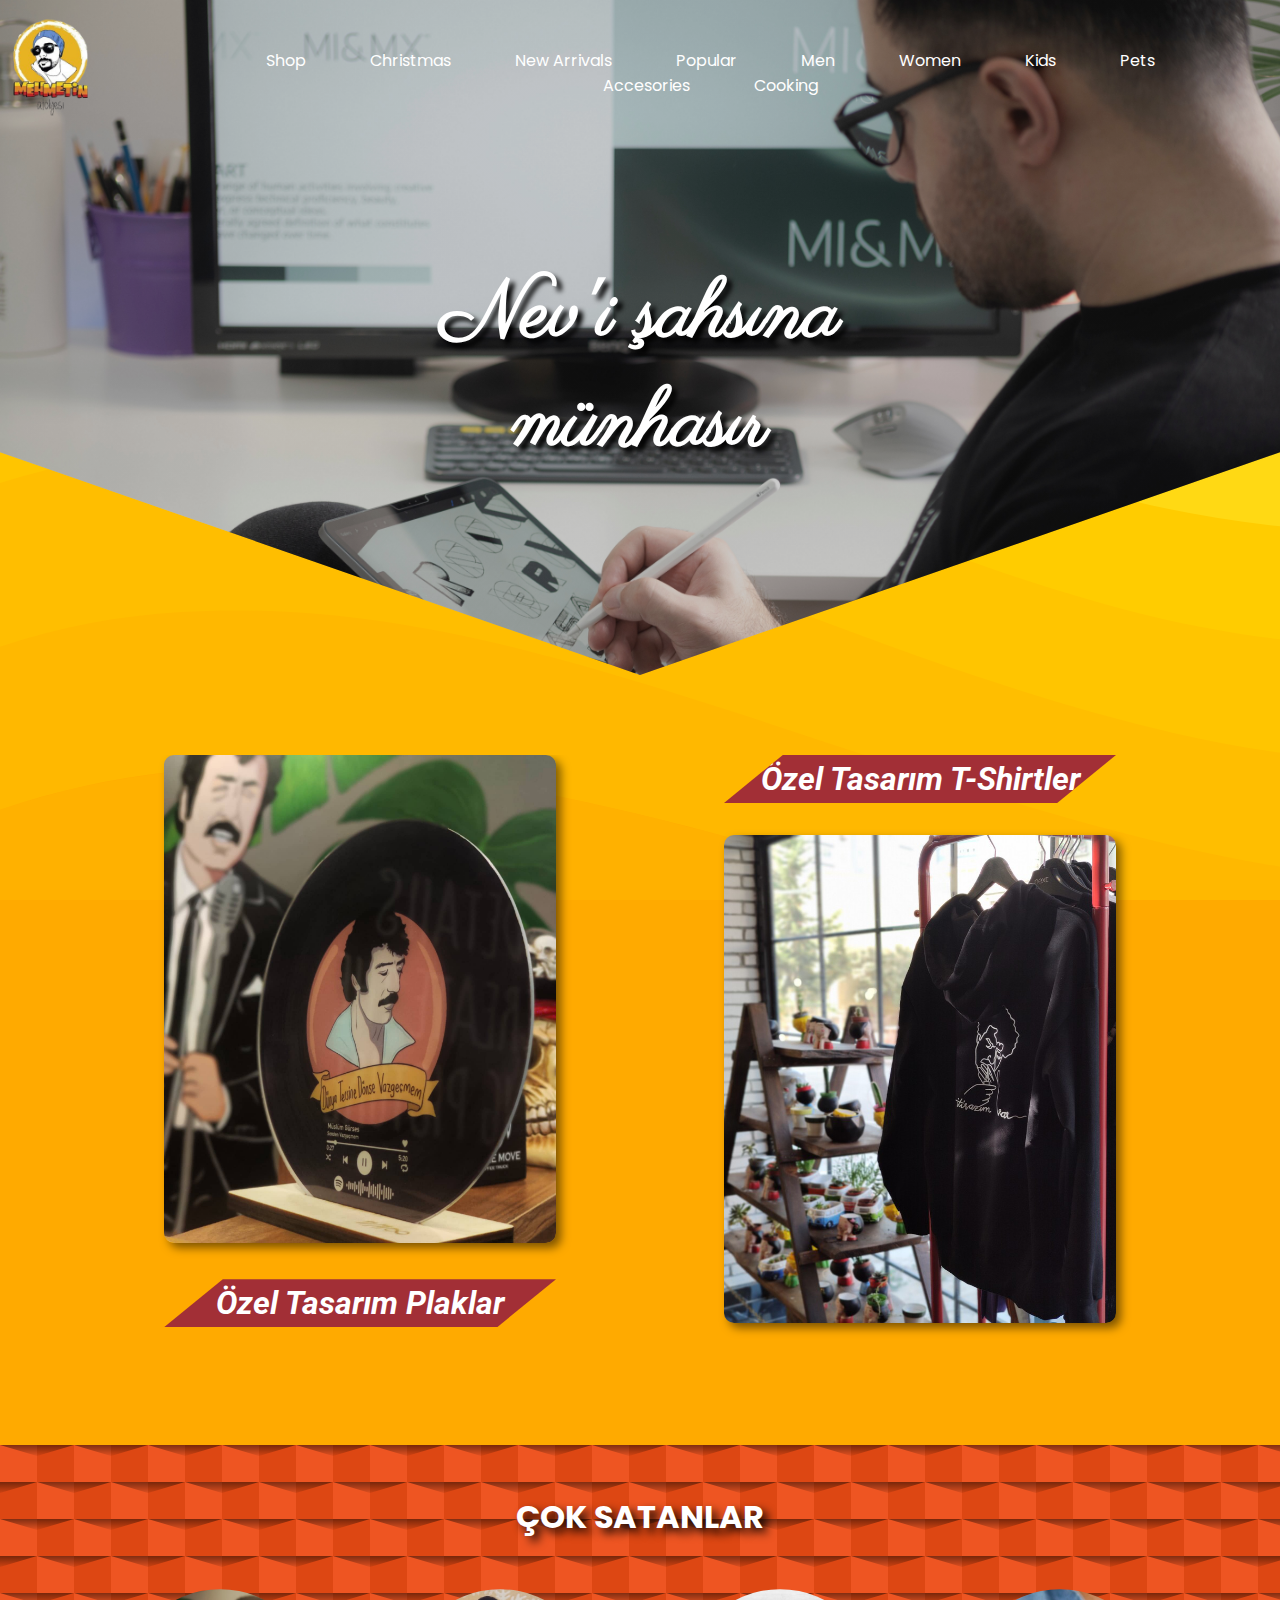
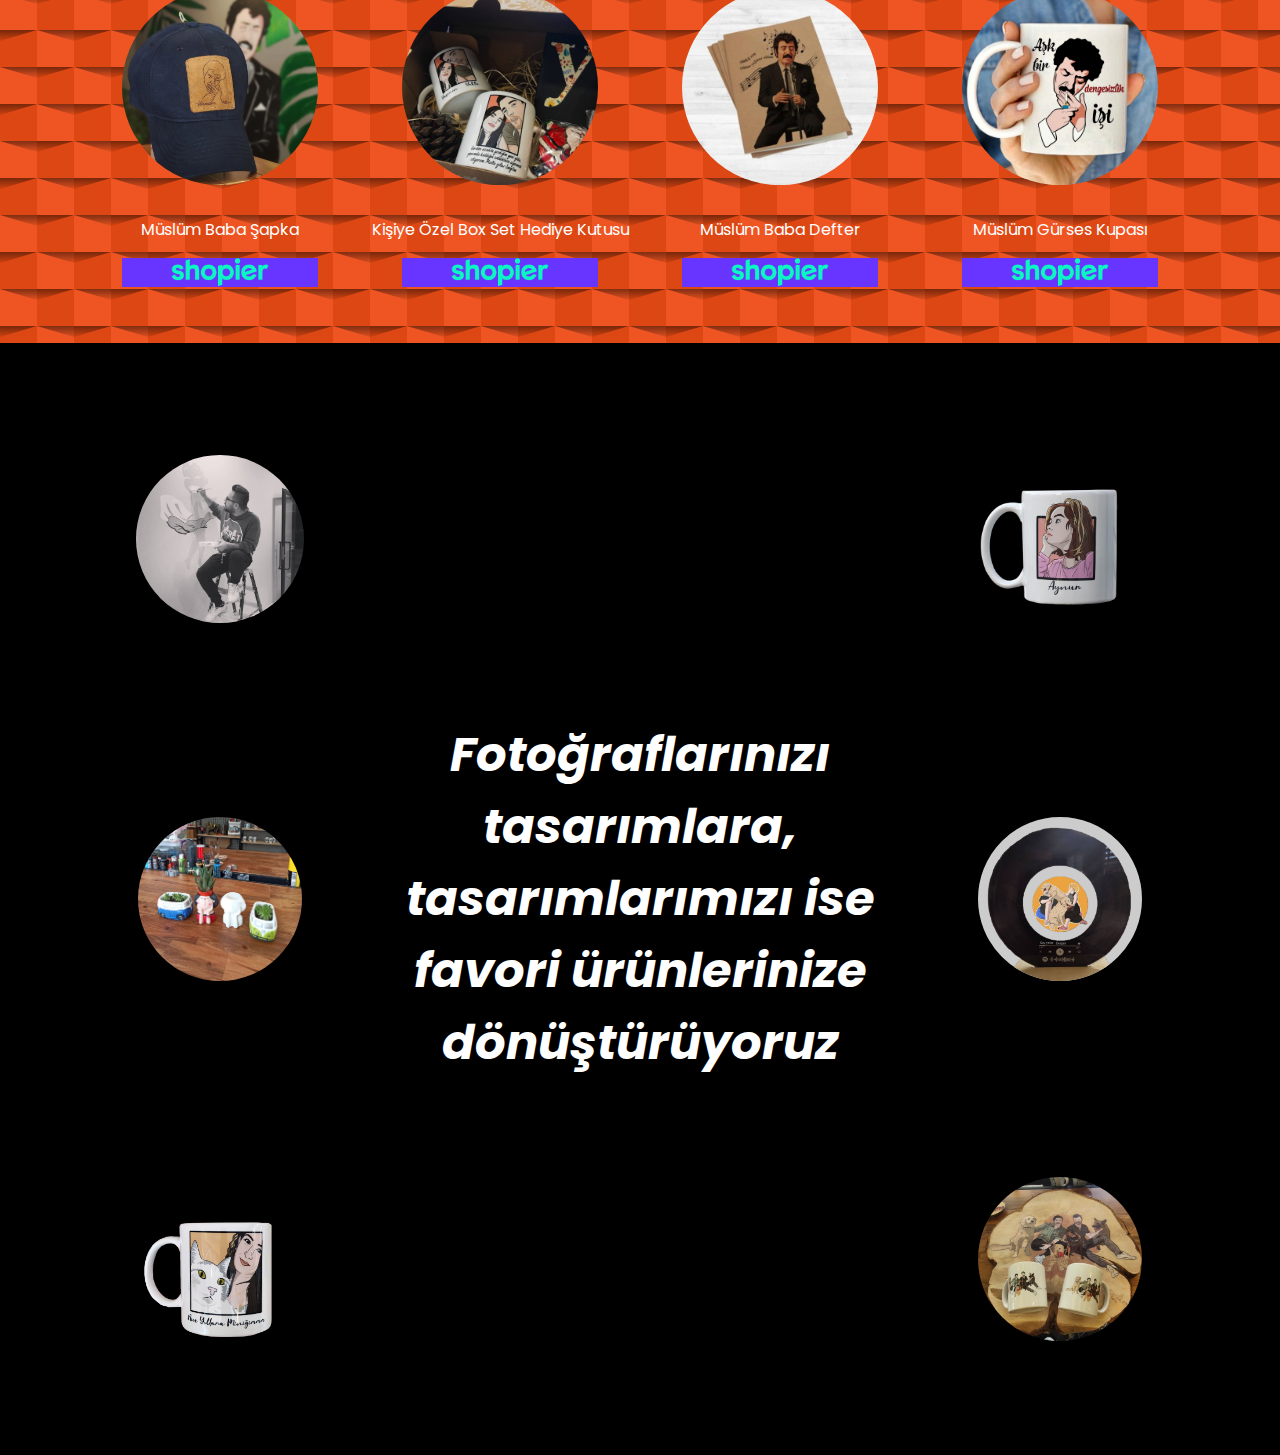
==== commit 459ec7fd: "pictureChanged" ====
--- a/index.html
+++ b/index.html
@@ -181,7 +181,7 @@
       <section class="mainSection">
         <img
           class="mainSection__img1"
-          src="./images/featuredProducts/plakremove.png"
+          src="./images/featuredProducts/wall.jpg"
           alt="1"
         />
         <img
--- a/css/style.css
+++ b/css/style.css
@@ -266,8 +266,7 @@
 .mainSection__img1 {
   grid-column: 0 / 1;
   grid-row: 0 / 1;
-  -webkit-transform: rotate(0deg);
-          transform: rotate(0deg);
+  border-radius: 50%;
 }
 
 .mainSection__img2 {
@@ -275,8 +274,6 @@
   -ms-grid-column-span: 1;
   grid-column: 4 / 5;
   grid-row: 0 / 1;
-  -webkit-transform: rotate(0deg);
-          transform: rotate(0deg);
 }
 
 .mainSection__img3 {
@@ -284,8 +281,6 @@
   -ms-grid-row: 3;
   -ms-grid-row-span: 1;
   grid-row: 3 / 4;
-  -webkit-transform: rotate(0deg);
-          transform: rotate(0deg);
 }
 
 .mainSection__img4 {
@@ -295,8 +290,7 @@
   -ms-grid-row: 3;
   -ms-grid-row-span: 1;
   grid-row: 3 / 4;
-  -webkit-transform: rotate(0deg);
-          transform: rotate(0deg);
+  border: 2px solid #000;
   border-radius: 50%;
 }
 
@@ -307,8 +301,7 @@
   -ms-grid-row: 2;
   -ms-grid-row-span: 1;
   grid-row: 2 / 3;
-  -webkit-transform: rotate(0deg);
-          transform: rotate(0deg);
+  border: 2px solid #000;
   border-radius: 50%;
 }
 
@@ -319,9 +312,10 @@
   -ms-grid-row: 2;
   -ms-grid-row-span: 1;
   grid-row: 2 / 3;
-  -webkit-transform: rotate(0deg);
-          transform: rotate(0deg);
-  width: 50% !important;
+  background-color: #ccc;
+  border: 2px solid #000;
+  border-radius: 50%;
+  width: 60% !important;
 }
 
 .mainSection__img7 {
@@ -354,6 +348,7 @@
   text-align: center;
   color: white;
   font-family: "Poppins", sans-serif;
+  font-style: italic;
   font-size: 3rem;
   width: 100%;
   -webkit-box-pack: center;
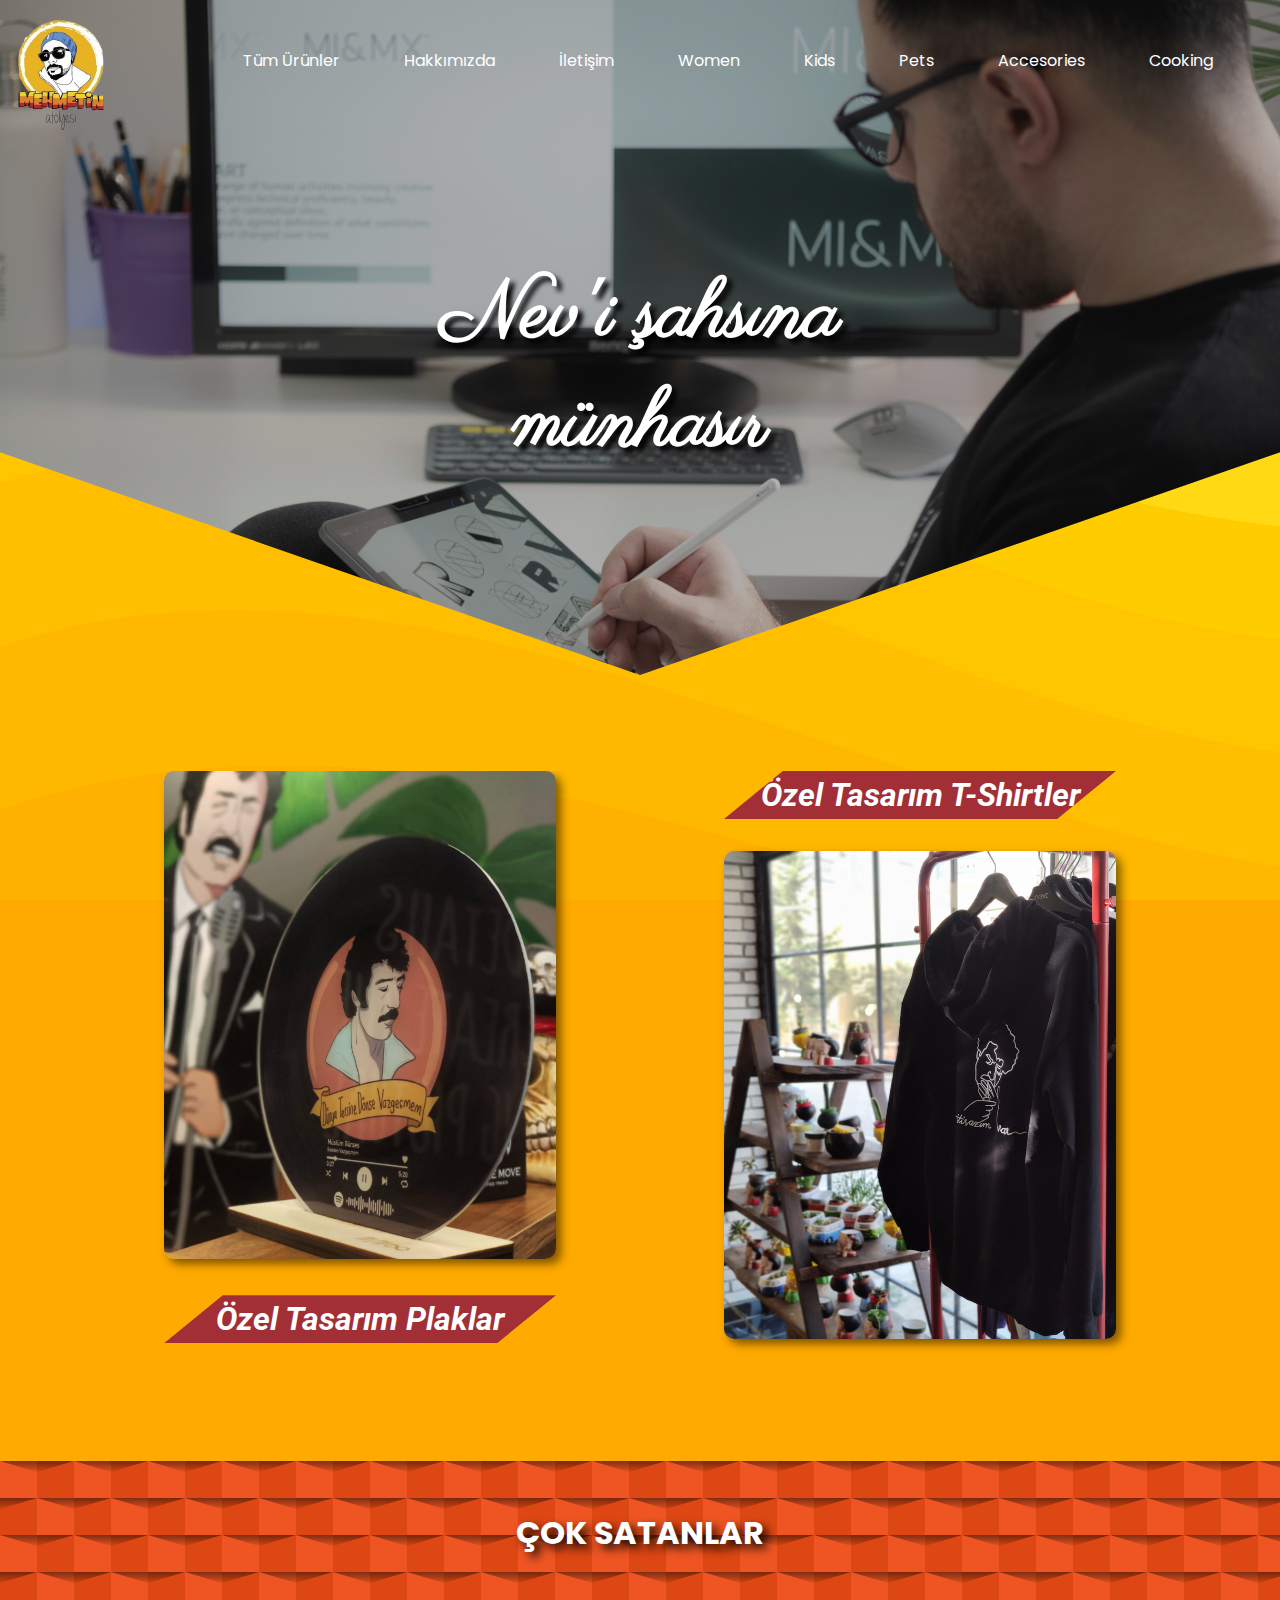
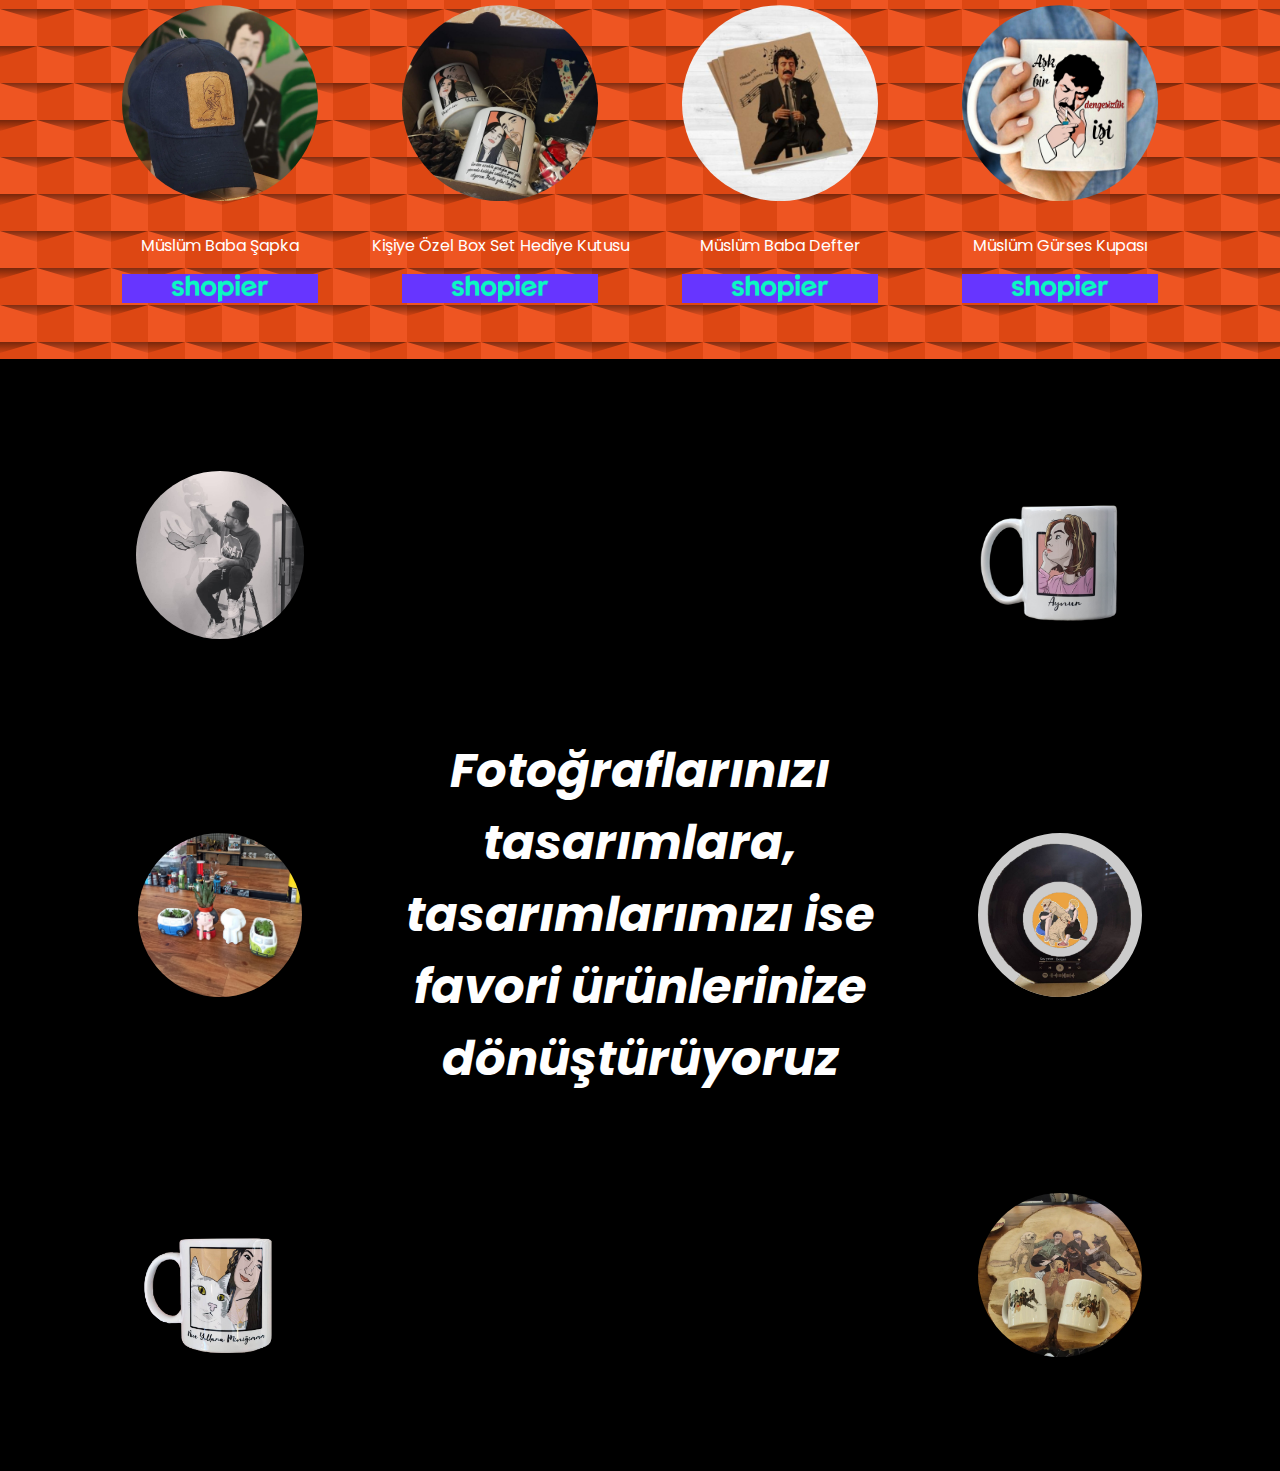
==== commit 5d8af248: "allProductsPage" ====
--- a/index.html
+++ b/index.html
@@ -6,7 +6,7 @@
     <meta name="viewport" content="width=device-width, initial-scale=1.0" />
     <link rel="stylesheet" href="./css/style.css" />
     <script src="./app.js" defer></script>
-    <title>Document</title>
+    <title>Mehmet'in Atölyesi - Ana Sayfa</title>
   </head>
   <body>
     <div class="wrapper">
@@ -20,11 +20,9 @@
         </span>
 
         <ul class="categoryHeader--list">
-          <li class="categoryHeader--listItem active">Shop</li>
-          <li class="categoryHeader--listItem">Christmas</li>
-          <li class="categoryHeader--listItem">New Arrivals</li>
-          <li class="categoryHeader--listItem">Popular</li>
-          <li class="categoryHeader--listItem">Men</li>
+          <li class="categoryHeader--listItem active"><a href="./products.html">Tüm Ürünler</a></li>
+          <li class="categoryHeader--listItem">Hakkımızda</li>
+          <li class="categoryHeader--listItem">İletişim</li>
           <li class="categoryHeader--listItem">Women</li>
           <li class="categoryHeader--listItem">Kids</li>
           <li class="categoryHeader--listItem">Pets</li>
@@ -34,32 +32,6 @@
 
         <h1 class="headSection__title">Nev'i şahsına münhasır</h1>
       </div>
-      <!--  
-      <header class="header">
-        <span class="header__logo">
-          <img src="./images/logo.jpg" alt="logo" class="header__logo--img" />
-        </span>
-      </header>
-
-      <header class="categoryHeader">
-        <ul class="categoryHeader--list">
-          <li class="categoryHeader--listItem active">Shop</li>
-          <li class="categoryHeader--listItem">Christmas</li>
-          <li class="categoryHeader--listItem">New Arrivals</li>
-          <li class="categoryHeader--listItem">Popular</li>
-          <li class="categoryHeader--listItem">Men</li>
-          <li class="categoryHeader--listItem">Women</li>
-          <li class="categoryHeader--listItem">Kids</li>
-          <li class="categoryHeader--listItem">Pets</li>
-          <li class="categoryHeader--listItem">Accesories</li>
-          <li class="categoryHeader--listItem">Cooking</li>
-        </ul>
-      </header>
-
-         <section class="slider">
-        <h1>You Choose We Design</h1>
-      </section>
-      -->
 
       <section class="doubleContent">
         <div class="doubleContent__left">
--- a/css/style.css
+++ b/css/style.css
@@ -207,6 +207,19 @@
   .featuredProducts--listItem {
     margin-bottom: 5rem;
   }
+  .featuredProducts--listItem--img {
+    width: 100%;
+  }
+  .featuredProducts--listItem--btn {
+    width: 100%;
+    padding: 0.5rem;
+    border-radius: 0.5rem;
+    -webkit-box-shadow: 5px 5px 5px #4b00bb;
+            box-shadow: 5px 5px 5px #4b00bb;
+  }
+  .featuredProducts--listItem--itemName {
+    font-size: 1rem;
+  }
 }
 
 @-webkit-keyframes upDown {
@@ -416,13 +429,67 @@
   .mainSection {
     display: -ms-grid;
     display: grid;
+    grid-gap: 3rem;
     -ms-grid-columns: (1fr)[2];
         grid-template-columns: repeat(2, 1fr);
     -ms-grid-rows: (1fr)[3];
         grid-template-rows: repeat(3, 1fr);
+    padding: 1rem 3rem;
   }
   .mainSection img {
-    width: 100%;
+    width: 70%;
+  }
+  .mainSection__img1 {
+    grid-column: 0 / 1;
+    grid-row: 0 / 1;
+  }
+  .mainSection__img2 {
+    -ms-grid-column: 2;
+    -ms-grid-column-span: 1;
+    grid-column: 2 / 3;
+    grid-row: 0 / 1;
+  }
+  .mainSection__img3 {
+    grid-column: 0 / 1;
+    -ms-grid-row: 3;
+    -ms-grid-row-span: 1;
+    grid-row: 3 / 4;
+  }
+  .mainSection__img4 {
+    -ms-grid-column: 1;
+    -ms-grid-column-span: 1;
+    grid-column: 1 / 2;
+    -ms-grid-row: 3;
+    -ms-grid-row-span: 1;
+    grid-row: 3 / 4;
+  }
+  .mainSection__title {
+    -ms-grid-column: 1;
+    -ms-grid-column-span: 2;
+    grid-column: 1 / 3;
+    -ms-grid-row: 2;
+    -ms-grid-row-span: 1;
+    grid-row: 2 / 3;
+    width: 100%;
+  }
+  .mainSection__title {
+    font-size: 2rem;
+  }
+}
+
+@media (max-width: 600px) {
+  .mainSection {
+    display: -ms-grid;
+    display: grid;
+    grid-gap: 0rem;
+    -ms-grid-columns: (1fr)[2];
+        grid-template-columns: repeat(2, 1fr);
+    -ms-grid-rows: (1fr)[3];
+        grid-template-rows: repeat(3, 1fr);
+    padding: 1rem 3rem;
+  }
+  .mainSection img {
+    width: 70%;
   }
   .mainSection__img1 {
     grid-column: 0 / 1;
@@ -471,8 +538,8 @@
   -webkit-box-align: start;
       -ms-flex-align: start;
           align-items: flex-start;
-  background-image: -webkit-gradient(linear, left top, left bottom, from(rgba(0, 0, 0, 0.2))), url("./../images/featuredProducts/background.jpg");
-  background-image: linear-gradient(rgba(0, 0, 0, 0.2)), url("./../images/featuredProducts/background.jpg");
+  background-image: -webkit-gradient(linear, left top, left bottom, from(rgba(0, 0, 0, 0.3))), url("./../images/featuredProducts/background.jpg");
+  background-image: linear-gradient(rgba(0, 0, 0, 0.3)), url("./../images/featuredProducts/background.jpg");
   min-height: 75vh;
   background-position: bottom;
   background-repeat: no-repeat;
@@ -525,6 +592,11 @@
   cursor: pointer;
 }
 
+.categoryHeader--listItem a {
+  text-decoration: none;
+  color: #fff;
+}
+
 .categoryHeader .active::before {
   content: ".";
   color: #9a8b76;
@@ -586,6 +658,16 @@
   }
 }
 
+/* Products */
+#headSection {
+  min-height: 20vh;
+  background-position: bottom;
+}
+
+#headSection__title {
+  display: none;
+}
+
 @-webkit-keyframes textFlow {
   0% {
     left: 0;
@@ -612,7 +694,7 @@
   padding: 5rem;
   text-align: center;
   background-color: #eee;
-  margin-top: -15rem;
+  margin-top: -14rem;
   background-color: #ffaa00;
   background-image: url("data:image/svg+xml,%3Csvg xmlns='http://www.w3.org/2000/svg' width='100%25' height='100%25' viewBox='0 0 1600 800'%3E%3Cg %3E%3Cpath fill='%23ffb100' d='M486 705.8c-109.3-21.8-223.4-32.2-335.3-19.4C99.5 692.1 49 703 0 719.8V800h843.8c-115.9-33.2-230.8-68.1-347.6-92.2C492.8 707.1 489.4 706.5 486 705.8z'/%3E%3Cpath fill='%23ffb800' d='M1600 0H0v719.8c49-16.8 99.5-27.8 150.7-33.5c111.9-12.7 226-2.4 335.3 19.4c3.4 0.7 6.8 1.4 10.2 2c116.8 24 231.7 59 347.6 92.2H1600V0z'/%3E%3Cpath fill='%23ffbe00' d='M478.4 581c3.2 0.8 6.4 1.7 9.5 2.5c196.2 52.5 388.7 133.5 593.5 176.6c174.2 36.6 349.5 29.2 518.6-10.2V0H0v574.9c52.3-17.6 106.5-27.7 161.1-30.9C268.4 537.4 375.7 554.2 478.4 581z'/%3E%3Cpath fill='%23ffc500' d='M0 0v429.4c55.6-18.4 113.5-27.3 171.4-27.7c102.8-0.8 203.2 22.7 299.3 54.5c3 1 5.9 2 8.9 3c183.6 62 365.7 146.1 562.4 192.1c186.7 43.7 376.3 34.4 557.9-12.6V0H0z'/%3E%3Cpath fill='%23ffcc00' d='M181.8 259.4c98.2 6 191.9 35.2 281.3 72.1c2.8 1.1 5.5 2.3 8.3 3.4c171 71.6 342.7 158.5 531.3 207.7c198.8 51.8 403.4 40.8 597.3-14.8V0H0v283.2C59 263.6 120.6 255.7 181.8 259.4z'/%3E%3Cpath fill='%23ffd914' d='M1600 0H0v136.3c62.3-20.9 127.7-27.5 192.2-19.2c93.6 12.1 180.5 47.7 263.3 89.6c2.6 1.3 5.1 2.6 7.7 3.9c158.4 81.1 319.7 170.9 500.3 223.2c210.5 61 430.8 49 636.6-16.6V0z'/%3E%3Cpath fill='%23ffe529' d='M454.9 86.3C600.7 177 751.6 269.3 924.1 325c208.6 67.4 431.3 60.8 637.9-5.3c12.8-4.1 25.4-8.4 38.1-12.9V0H288.1c56 21.3 108.7 50.6 159.7 82C450.2 83.4 452.5 84.9 454.9 86.3z'/%3E%3Cpath fill='%23ffef3d' d='M1600 0H498c118.1 85.8 243.5 164.5 386.8 216.2c191.8 69.2 400 74.7 595 21.1c40.8-11.2 81.1-25.2 120.3-41.7V0z'/%3E%3Cpath fill='%23fff852' d='M1397.5 154.8c47.2-10.6 93.6-25.3 138.6-43.8c21.7-8.9 43-18.8 63.9-29.5V0H643.4c62.9 41.7 129.7 78.2 202.1 107.4C1020.4 178.1 1214.2 196.1 1397.5 154.8z'/%3E%3Cpath fill='%23ffff66' d='M1315.3 72.4c75.3-12.6 148.9-37.1 216.8-72.4h-723C966.8 71 1144.7 101 1315.3 72.4z'/%3E%3C/g%3E%3C/svg%3E");
   background-attachment: fixed;
@@ -721,39 +803,206 @@
           animation: textFlow 4s linear infinite;
 }
 
+@media (max-width: 1200px) {
+  .doubleContent {
+    margin-top: -22rem;
+  }
+  .doubleContent__left {
+    padding-top: 5rem;
+  }
+  .doubleContent__left--heading {
+    font-size: 1.5rem;
+    width: 100%;
+  }
+  .doubleContent__right {
+    padding-top: 5rem;
+  }
+  .doubleContent__right--heading {
+    font-size: 1.5rem;
+    width: 100%;
+  }
+}
+
 @media (max-width: 768px) {
+  .doubleContent {
+    -ms-grid-columns: (1fr)[2];
+        grid-template-columns: repeat(2, 1fr);
+    grid-gap: 2rem;
+    padding: 3rem;
+    margin-top: -14rem;
+  }
+  .doubleContent__left {
+    padding-top: 0rem;
+    padding-bottom: 8rem;
+  }
+  .doubleContent__left--img {
+    width: 100%;
+    height: 100%;
+  }
+  .doubleContent__left--headingSpan {
+    width: 100%;
+    height: 2rem;
+    margin-top: 2rem;
+  }
+  .doubleContent__left--heading {
+    font-size: 1rem;
+  }
+  .doubleContent__right {
+    margin-top: 10rem;
+  }
+  .doubleContent__right--img {
+    width: 100%;
+    height: 80%;
+    margin-bottom: 5rem;
+    -webkit-box-ordinal-group: 2;
+        -ms-flex-order: 1;
+            order: 1;
+  }
+  .doubleContent__right--headingSpan {
+    width: 100%;
+    height: 2rem;
+    -webkit-box-ordinal-group: 1;
+        -ms-flex-order: 0;
+            order: 0;
+  }
+  .doubleContent__right--heading {
+    font-size: 1rem;
+  }
+}
+
+@media (max-width: 600px) {
   .doubleContent {
     -ms-grid-columns: 1fr;
         grid-template-columns: 1fr;
-    padding: 5rem;
+    grid-gap: 0rem;
+    padding: 3rem;
+    margin-top: -14rem;
   }
   .doubleContent__left {
     padding-top: 0rem;
+    padding-bottom: 8rem;
   }
   .doubleContent__left--img {
     width: 100%;
-    height: 80%;
+    height: 100%;
   }
   .doubleContent__left--headingSpan {
     width: 100%;
-    height: 3rem;
+    height: 2rem;
+    margin-top: 2rem;
   }
   .doubleContent__left--heading {
-    font-size: 1.5rem;
+    font-size: 1rem;
   }
   .doubleContent__right {
-    margin-top: 5rem;
+    margin-top: 0rem;
   }
   .doubleContent__right--img {
     width: 100%;
-    height: 80%;
+    height: 70%;
+    margin-bottom: 5rem;
+    -webkit-box-ordinal-group: 2;
+        -ms-flex-order: 1;
+            order: 1;
   }
   .doubleContent__right--headingSpan {
     width: 100%;
-    height: 3rem;
+    height: 2rem;
+    -webkit-box-ordinal-group: 1;
+        -ms-flex-order: 0;
+            order: 0;
   }
   .doubleContent__right--heading {
-    font-size: 1.5rem;
+    font-size: 1rem;
+  }
+}
+
+.productsSection {
+  display: -ms-grid;
+  display: grid;
+  -webkit-box-pack: center;
+      -ms-flex-pack: center;
+          justify-content: center;
+  -webkit-box-align: center;
+      -ms-flex-align: center;
+          align-items: center;
+}
+
+.productsSection__list {
+  max-width: 1440px;
+  margin: 0 auto;
+  padding: 6rem;
+  display: -ms-grid;
+  display: grid;
+  grid-gap: 3rem;
+  -ms-grid-columns: (1fr)[4];
+      grid-template-columns: repeat(4, 1fr);
+  -webkit-box-pack: center;
+      -ms-flex-pack: center;
+          justify-content: center;
+  -webkit-box-align: center;
+      -ms-flex-align: center;
+          align-items: center;
+  text-align: center;
+}
+
+.productsSection__list img {
+  max-width: 100%;
+  height: 20rem;
+  height: auto;
+}
+
+@media (max-width: 1170px) {
+  .productsSection {
+    display: -ms-grid;
+    display: grid;
+    -webkit-box-pack: center;
+        -ms-flex-pack: center;
+            justify-content: center;
+    -webkit-box-align: center;
+        -ms-flex-align: center;
+            align-items: center;
+  }
+  .productsSection__list {
+    grid-gap: 3rem;
+    -ms-grid-columns: (1fr)[3];
+        grid-template-columns: repeat(3, 1fr);
+  }
+}
+
+@media (max-width: 768px) {
+  .productsSection {
+    display: -ms-grid;
+    display: grid;
+    -webkit-box-pack: center;
+        -ms-flex-pack: center;
+            justify-content: center;
+    -webkit-box-align: center;
+        -ms-flex-align: center;
+            align-items: center;
+  }
+  .productsSection__list {
+    grid-gap: 3rem;
+    -ms-grid-columns: (1fr)[2];
+        grid-template-columns: repeat(2, 1fr);
+  }
+}
+
+@media (max-width: 600px) {
+  .productsSection {
+    display: -ms-grid;
+    display: grid;
+    -webkit-box-pack: center;
+        -ms-flex-pack: center;
+            justify-content: center;
+    -webkit-box-align: center;
+        -ms-flex-align: center;
+            align-items: center;
+  }
+  .productsSection__list {
+    grid-gap: 3rem;
+    -ms-grid-columns: (1fr)[1];
+        grid-template-columns: repeat(1, 1fr);
   }
 }
 /*# sourceMappingURL=style.css.map */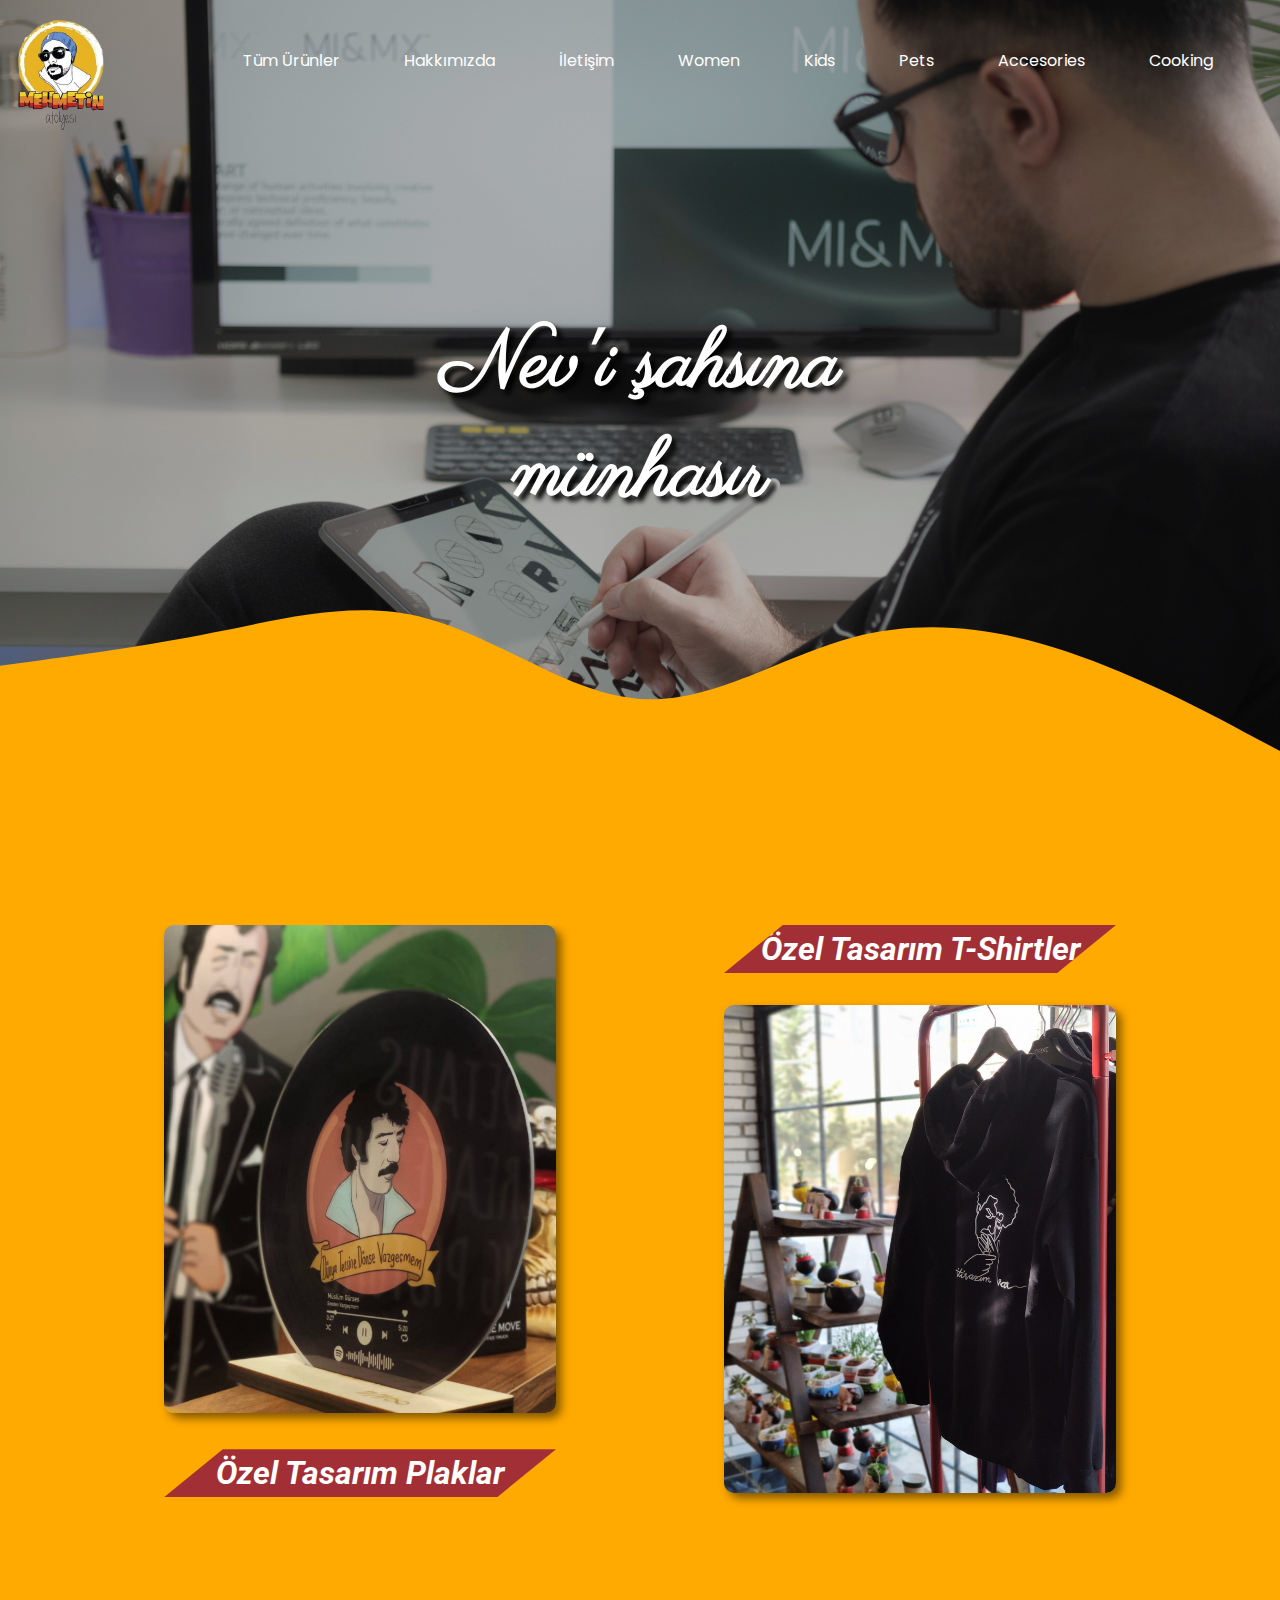
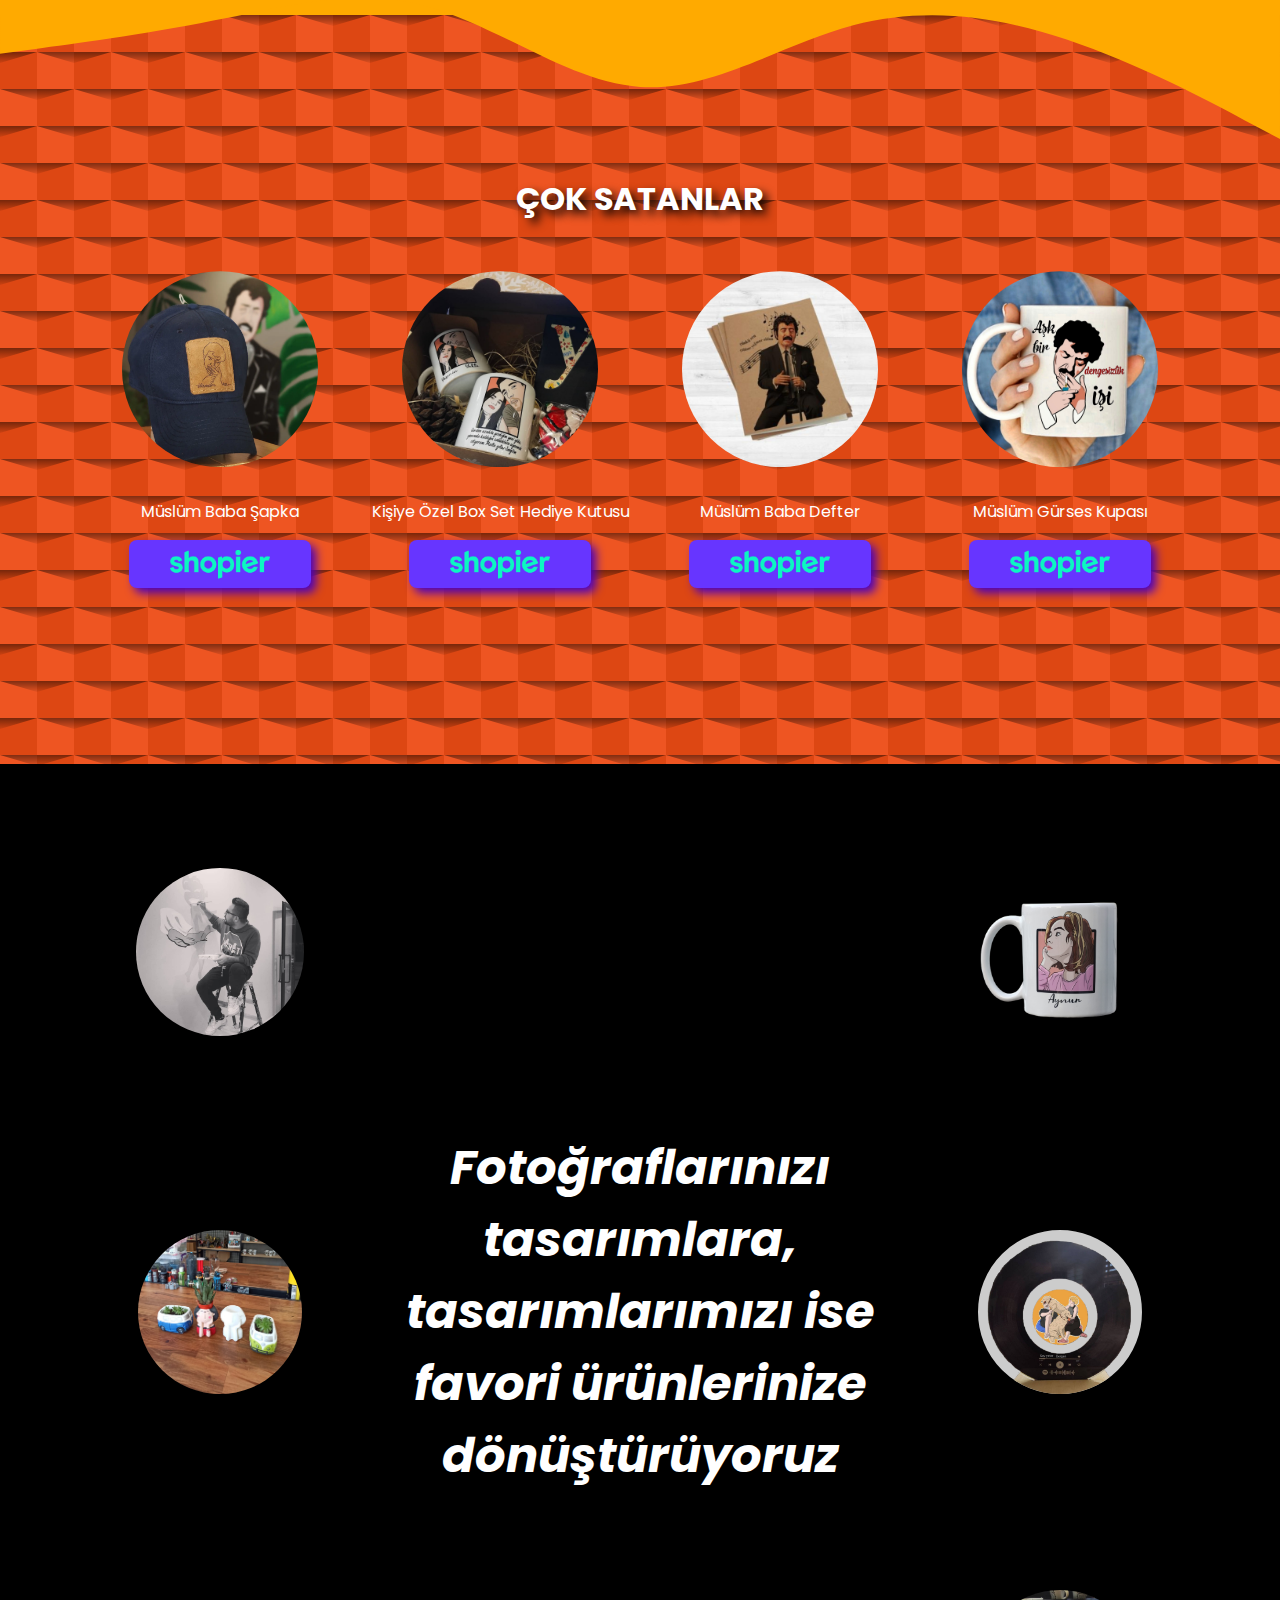
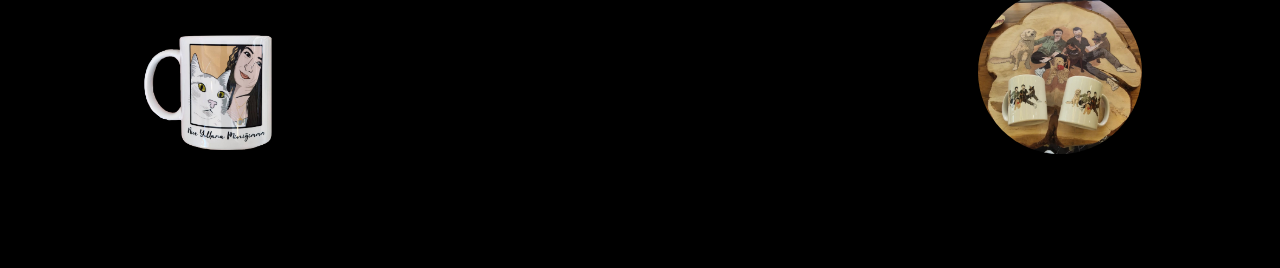
==== commit b6d5d078: "background&curveChanges" ====
--- a/index.html
+++ b/index.html
@@ -55,6 +55,8 @@
             alt="1"
           />
         </div>
+        <svg class="wave1" xmlns="http://www.w3.org/2000/svg" viewBox="0 0 1440 320"><path fill-opacity="1" d="M0,128L40,122.7C80,117,160,107,240,90.7C320,75,400,53,480,74.7C560,96,640,160,720,165.3C800,171,880,117,960,96C1040,75,1120,85,1200,112C1280,139,1360,181,1400,202.7L1440,224L1440,320L1400,320C1360,320,1280,320,1200,320C1120,320,1040,320,960,320C880,320,800,320,720,320C640,320,560,320,480,320C400,320,320,320,240,320C160,320,80,320,40,320L0,320Z"></path></svg>
+        
       </section>
 
       <section class="featuredProducts">
@@ -72,12 +74,7 @@
             </a>
 
             <button class="featuredProducts--listItem--btn">
-              <embed
-                class="featuredProducts--listItem--logo"
-                src="images/featuredProducts/shopier_logo_1.svg"
-                srcset="images/featuredProducts/shopier_logo_1.svg"
-                alt="Shopier"
-              />
+              
             </button>
           </li>
 
@@ -93,12 +90,7 @@
             </a>
 
             <button class="featuredProducts--listItem--btn">
-              <embed
-                class="featuredProducts--listItem--logo"
-                src="images/featuredProducts/shopier_logo_1.svg"
-                srcset="images/featuredProducts/shopier_logo_1.svg"
-                alt="Shopier"
-              />
+              
             </button>
           </li>
 
@@ -114,12 +106,7 @@
             </a>
 
             <button class="featuredProducts--listItem--btn">
-              <embed
-                class="featuredProducts--listItem--logo"
-                src="images/featuredProducts/shopier_logo_1.svg"
-                srcset="images/featuredProducts/shopier_logo_1.svg"
-                alt="Shopier"
-              />
+              
             </button>
           </li>
 
@@ -137,16 +124,12 @@
             </a>
 
             <button class="featuredProducts--listItem--btn">
-              <embed
-                class="featuredProducts--listItem--logo"
-                src="images/featuredProducts/shopier_logo_1.svg"
-                srcset="images/featuredProducts/shopier_logo_1.svg"
-                alt="Shopier"
-              />
+              
             </button>
 
           </li>
         </ul>
+        <svg class="wave2" xmlns="http://www.w3.org/2000/svg" viewBox="0 0 1440 320"><path fill-opacity="1" d="M0,128L40,122.7C80,117,160,107,240,90.7C320,75,400,53,480,74.7C560,96,640,160,720,165.3C800,171,880,117,960,96C1040,75,1120,85,1200,112C1280,139,1360,181,1400,202.7L1440,224L1440,0L1400,0C1360,0,1280,0,1200,0C1120,0,1040,0,960,0C880,0,800,0,720,0C640,0,560,0,480,0C400,0,320,0,240,0C160,0,80,0,40,0L0,0Z"></path></svg>
       </section>
       <br /><br /><br /><br />
 
--- a/css/style.css
+++ b/css/style.css
@@ -86,7 +86,8 @@
 .featuredProducts {
   background-color: #ee5522;
   background-image: url("data:image/svg+xml,%3Csvg xmlns='http://www.w3.org/2000/svg' width='74' height='74' viewBox='0 0 200 200'%3E%3Cdefs%3E%3ClinearGradient id='a' gradientUnits='userSpaceOnUse' x1='100' y1='33' x2='100' y2='-3'%3E%3Cstop offset='0' stop-color='%23000' stop-opacity='0'/%3E%3Cstop offset='1' stop-color='%23000' stop-opacity='1'/%3E%3C/linearGradient%3E%3ClinearGradient id='b' gradientUnits='userSpaceOnUse' x1='100' y1='135' x2='100' y2='97'%3E%3Cstop offset='0' stop-color='%23000' stop-opacity='0'/%3E%3Cstop offset='1' stop-color='%23000' stop-opacity='1'/%3E%3C/linearGradient%3E%3C/defs%3E%3Cg fill='%23d23d09' fill-opacity='0.6'%3E%3Crect x='100' width='100' height='100'/%3E%3Crect y='100' width='100' height='100'/%3E%3C/g%3E%3Cg fill-opacity='0.5'%3E%3Cpolygon fill='url(%23a)' points='100 30 0 0 200 0'/%3E%3Cpolygon fill='url(%23b)' points='100 100 0 130 0 100 200 100 200 130'/%3E%3C/g%3E%3C/svg%3E");
-  padding: 0 5rem;
+  padding: 7rem 5rem;
+  position: relative;
 }
 
 .featuredProducts__heading {
@@ -154,9 +155,10 @@
 
 .featuredProducts--listItem--btn {
   background-color: #6735ff;
+  position: relative;
   outline: none;
   border: none;
-  width: 70%;
+  width: 65%;
   margin: 0 auto;
   margin-top: 1rem;
   display: -webkit-box;
@@ -171,6 +173,28 @@
   -webkit-transition: all 0.7s;
   transition: all 0.7s;
   cursor: pointer;
+  padding: 0.2rem;
+  border-radius: 0.5rem;
+  -webkit-box-shadow: 5px 5px 10px #4b00bb;
+          box-shadow: 5px 5px 10px #4b00bb;
+  height: 3rem;
+}
+
+.featuredProducts--listItem--btn::before {
+  content: "";
+  position: absolute;
+  top: 50%;
+  left: 50%;
+  -webkit-transform: translate(-50%, -50%);
+          transform: translate(-50%, -50%);
+  width: 100%;
+  height: 60%;
+  background-image: url("../images/featuredProducts/shopier_logo_1.svg");
+  background-repeat: no-repeat;
+  background-size: contain;
+  background-position: center center;
+  -webkit-filter: invert(89%) sepia(85%) saturate(5276%) hue-rotate(84deg) brightness(103%) contrast(93%);
+          filter: invert(89%) sepia(85%) saturate(5276%) hue-rotate(84deg) brightness(103%) contrast(93%);
 }
 
 .featuredProducts--listItem--btn:hover {
@@ -184,9 +208,20 @@
 }
 
 .featuredProducts--listItem--logo {
-  width: 50%;
+  width: 40%;
+  padding: 0.5rem;
   -webkit-filter: invert(89%) sepia(85%) saturate(5276%) hue-rotate(84deg) brightness(103%) contrast(93%);
           filter: invert(89%) sepia(85%) saturate(5276%) hue-rotate(84deg) brightness(103%) contrast(93%);
+  background-image: url("../images/featuredProducts/shopier_logo_1.svg");
+}
+
+.wave2 {
+  display: inline-block;
+  width: 100%;
+  position: absolute;
+  top: -10%;
+  left: 0%;
+  fill: #ffaa00 !important;
 }
 
 @media (max-width: 1170px) {
@@ -197,6 +232,21 @@
   .featuredProducts--listItem {
     margin-bottom: 5rem;
   }
+  .featuredProducts--listItem--btn {
+    width: 65%;
+    padding: 0.2rem;
+    border-radius: 0.5rem;
+    -webkit-box-shadow: 5px 5px 10px #4b00bb;
+            box-shadow: 5px 5px 10px #4b00bb;
+  }
+  .wave2 {
+    display: inline-block;
+    width: 100%;
+    position: absolute;
+    top: -0%;
+    left: 0%;
+    fill: #ffaa00 !important;
+  }
 }
 
 @media (max-width: 700px) {
@@ -212,10 +262,10 @@
   }
   .featuredProducts--listItem--btn {
     width: 100%;
-    padding: 0.5rem;
+    padding: 0.2rem;
     border-radius: 0.5rem;
-    -webkit-box-shadow: 5px 5px 5px #4b00bb;
-            box-shadow: 5px 5px 5px #4b00bb;
+    -webkit-box-shadow: 5px 5px 10px #4b00bb;
+            box-shadow: 5px 5px 10px #4b00bb;
   }
   .featuredProducts--listItem--itemName {
     font-size: 1rem;
@@ -540,7 +590,7 @@
           align-items: flex-start;
   background-image: -webkit-gradient(linear, left top, left bottom, from(rgba(0, 0, 0, 0.3))), url("./../images/featuredProducts/background.jpg");
   background-image: linear-gradient(rgba(0, 0, 0, 0.3)), url("./../images/featuredProducts/background.jpg");
-  min-height: 75vh;
+  min-height: 85vh;
   background-position: bottom;
   background-repeat: no-repeat;
   background-size: cover;
@@ -548,8 +598,6 @@
   padding-top: 1rem;
   color: #fff;
   position: relative;
-  -webkit-clip-path: polygon(0 0, 100% 0, 100% 67%, 50% 100%, 0 67%);
-          clip-path: polygon(0 0, 100% 0, 100% 67%, 50% 100%, 0 67%);
 }
 
 .headSection__logo--img {
@@ -660,14 +708,27 @@
 
 /* Products */
 #headSection {
-  min-height: 20vh;
+  min-height: 15vh;
   background-position: bottom;
+  background: #e7b322;
+  background: -webkit-gradient(linear, left top, right top, from(#e7b322), color-stop(50%, #d2862e), to(#bc2630));
+  background: linear-gradient(90deg, #e7b322 0%, #d2862e 50%, #bc2630 100%);
+  backdrop-filter: blur(7rem) !important;
+  -webkit-backdrop-filter: blur(7rem);
 }
 
 #headSection__title {
   display: none;
 }
 
+#headSection__logo--img {
+  width: 10%;
+  margin-bottom: 25rem;
+}
+
+/* 
+linear-gradient(90deg, rgba(238,174,202,1) 0%, rgba(148,187,233,1) 100%)
+*/
 @-webkit-keyframes textFlow {
   0% {
     left: 0;
@@ -676,7 +737,6 @@
     left: 120%;
   }
 }
-
 @keyframes textFlow {
   0% {
     left: 0;
@@ -694,15 +754,14 @@
   padding: 5rem;
   text-align: center;
   background-color: #eee;
-  margin-top: -14rem;
   background-color: #ffaa00;
-  background-image: url("data:image/svg+xml,%3Csvg xmlns='http://www.w3.org/2000/svg' width='100%25' height='100%25' viewBox='0 0 1600 800'%3E%3Cg %3E%3Cpath fill='%23ffb100' d='M486 705.8c-109.3-21.8-223.4-32.2-335.3-19.4C99.5 692.1 49 703 0 719.8V800h843.8c-115.9-33.2-230.8-68.1-347.6-92.2C492.8 707.1 489.4 706.5 486 705.8z'/%3E%3Cpath fill='%23ffb800' d='M1600 0H0v719.8c49-16.8 99.5-27.8 150.7-33.5c111.9-12.7 226-2.4 335.3 19.4c3.4 0.7 6.8 1.4 10.2 2c116.8 24 231.7 59 347.6 92.2H1600V0z'/%3E%3Cpath fill='%23ffbe00' d='M478.4 581c3.2 0.8 6.4 1.7 9.5 2.5c196.2 52.5 388.7 133.5 593.5 176.6c174.2 36.6 349.5 29.2 518.6-10.2V0H0v574.9c52.3-17.6 106.5-27.7 161.1-30.9C268.4 537.4 375.7 554.2 478.4 581z'/%3E%3Cpath fill='%23ffc500' d='M0 0v429.4c55.6-18.4 113.5-27.3 171.4-27.7c102.8-0.8 203.2 22.7 299.3 54.5c3 1 5.9 2 8.9 3c183.6 62 365.7 146.1 562.4 192.1c186.7 43.7 376.3 34.4 557.9-12.6V0H0z'/%3E%3Cpath fill='%23ffcc00' d='M181.8 259.4c98.2 6 191.9 35.2 281.3 72.1c2.8 1.1 5.5 2.3 8.3 3.4c171 71.6 342.7 158.5 531.3 207.7c198.8 51.8 403.4 40.8 597.3-14.8V0H0v283.2C59 263.6 120.6 255.7 181.8 259.4z'/%3E%3Cpath fill='%23ffd914' d='M1600 0H0v136.3c62.3-20.9 127.7-27.5 192.2-19.2c93.6 12.1 180.5 47.7 263.3 89.6c2.6 1.3 5.1 2.6 7.7 3.9c158.4 81.1 319.7 170.9 500.3 223.2c210.5 61 430.8 49 636.6-16.6V0z'/%3E%3Cpath fill='%23ffe529' d='M454.9 86.3C600.7 177 751.6 269.3 924.1 325c208.6 67.4 431.3 60.8 637.9-5.3c12.8-4.1 25.4-8.4 38.1-12.9V0H288.1c56 21.3 108.7 50.6 159.7 82C450.2 83.4 452.5 84.9 454.9 86.3z'/%3E%3Cpath fill='%23ffef3d' d='M1600 0H498c118.1 85.8 243.5 164.5 386.8 216.2c191.8 69.2 400 74.7 595 21.1c40.8-11.2 81.1-25.2 120.3-41.7V0z'/%3E%3Cpath fill='%23fff852' d='M1397.5 154.8c47.2-10.6 93.6-25.3 138.6-43.8c21.7-8.9 43-18.8 63.9-29.5V0H643.4c62.9 41.7 129.7 78.2 202.1 107.4C1020.4 178.1 1214.2 196.1 1397.5 154.8z'/%3E%3Cpath fill='%23ffff66' d='M1315.3 72.4c75.3-12.6 148.9-37.1 216.8-72.4h-723C966.8 71 1144.7 101 1315.3 72.4z'/%3E%3C/g%3E%3C/svg%3E");
   background-attachment: fixed;
   background-size: cover;
+  position: relative;
 }
 
 .doubleContent__left {
-  margin-top: 15rem;
+  margin-top: 5rem;
   overflow: hidden;
 }
 
@@ -753,7 +812,7 @@
 }
 
 .doubleContent__right {
-  margin-top: 15rem;
+  margin-top: 5rem;
   overflow: hidden;
 }
 
@@ -803,19 +862,29 @@
           animation: textFlow 4s linear infinite;
 }
 
+.wave1 {
+  display: inline-block;
+  width: 100%;
+  position: absolute;
+  top: -25%;
+  left: 0;
+  fill: #ffaa00 !important;
+}
+
 @media (max-width: 1200px) {
   .doubleContent {
-    margin-top: -22rem;
+    padding-top: 0;
+    padding-bottom: 10rem;
   }
   .doubleContent__left {
-    padding-top: 5rem;
+    padding-top: 0rem;
   }
   .doubleContent__left--heading {
     font-size: 1.5rem;
     width: 100%;
   }
   .doubleContent__right {
-    padding-top: 5rem;
+    padding-top: 0rem;
   }
   .doubleContent__right--heading {
     font-size: 1.5rem;
@@ -824,12 +893,14 @@
 }
 
 @media (max-width: 768px) {
+  .wave1 {
+    display: none;
+  }
   .doubleContent {
     -ms-grid-columns: (1fr)[2];
         grid-template-columns: repeat(2, 1fr);
     grid-gap: 2rem;
     padding: 3rem;
-    margin-top: -14rem;
   }
   .doubleContent__left {
     padding-top: 0rem;
@@ -846,9 +917,6 @@
   }
   .doubleContent__left--heading {
     font-size: 1rem;
-  }
-  .doubleContent__right {
-    margin-top: 10rem;
   }
   .doubleContent__right--img {
     width: 100%;
@@ -876,7 +944,6 @@
         grid-template-columns: 1fr;
     grid-gap: 0rem;
     padding: 3rem;
-    margin-top: -14rem;
   }
   .doubleContent__left {
     padding-top: 0rem;
@@ -926,11 +993,16 @@
   -webkit-box-align: center;
       -ms-flex-align: center;
           align-items: center;
+  background: #e7b322;
+  background: -webkit-gradient(linear, left top, right top, from(#e7b322), color-stop(50%, #d2862e), to(#bc2630));
+  background: linear-gradient(90deg, #e7b322 0%, #d2862e 50%, #bc2630 100%);
+  margin-top: 0rem;
 }
 
 .productsSection__list {
   max-width: 1440px;
   margin: 0 auto;
+  margin-top: 0rem;
   padding: 6rem;
   display: -ms-grid;
   display: grid;
@@ -950,6 +1022,42 @@
   max-width: 100%;
   height: 20rem;
   height: auto;
+  border-radius: 10px;
+  -webkit-transition: all 0.5s;
+  transition: all 0.5s;
+  -webkit-animation: upDown infinite 3s;
+          animation: upDown infinite 3s;
+  outline: 2px solid #d2862e;
+  outline-offset: -2px;
+}
+
+#productsSection--listItem--btn {
+  width: 100%;
+  padding: 0.2rem;
+  border-radius: 0.5rem;
+  -webkit-box-shadow: 5px 5px 10px #4b00bb;
+          box-shadow: 5px 5px 10px #4b00bb;
+}
+
+#productsSection--listItem--itemName {
+  font-size: 0.9rem;
+  font-weight: 500;
+  width: 100%;
+  height: 100%;
+  background: rgba(255, 255, 255, 0.35);
+  -webkit-box-shadow: 0 8px 16px 0 rgba(31, 38, 135, 0.37);
+          box-shadow: 0 8px 16px 0 rgba(31, 38, 135, 0.37);
+  backdrop-filter: blur(7px);
+  -webkit-backdrop-filter: blur(7px);
+  border-radius: 10px;
+  border: 1px solid rgba(255, 255, 255, 0.18);
+  margin-top: 1rem;
+  font-family: "Poppins", sans-serif;
+}
+
+#productsSection--listItem--logo {
+  width: 40%;
+  padding: 0.5rem;
 }
 
 @media (max-width: 1170px) {
@@ -972,6 +1080,7 @@
 
 @media (max-width: 768px) {
   .productsSection {
+    margin-top: -15rem;
     display: -ms-grid;
     display: grid;
     -webkit-box-pack: center;
@@ -982,6 +1091,7 @@
             align-items: center;
   }
   .productsSection__list {
+    margin-top: 15rem;
     grid-gap: 3rem;
     -ms-grid-columns: (1fr)[2];
         grid-template-columns: repeat(2, 1fr);
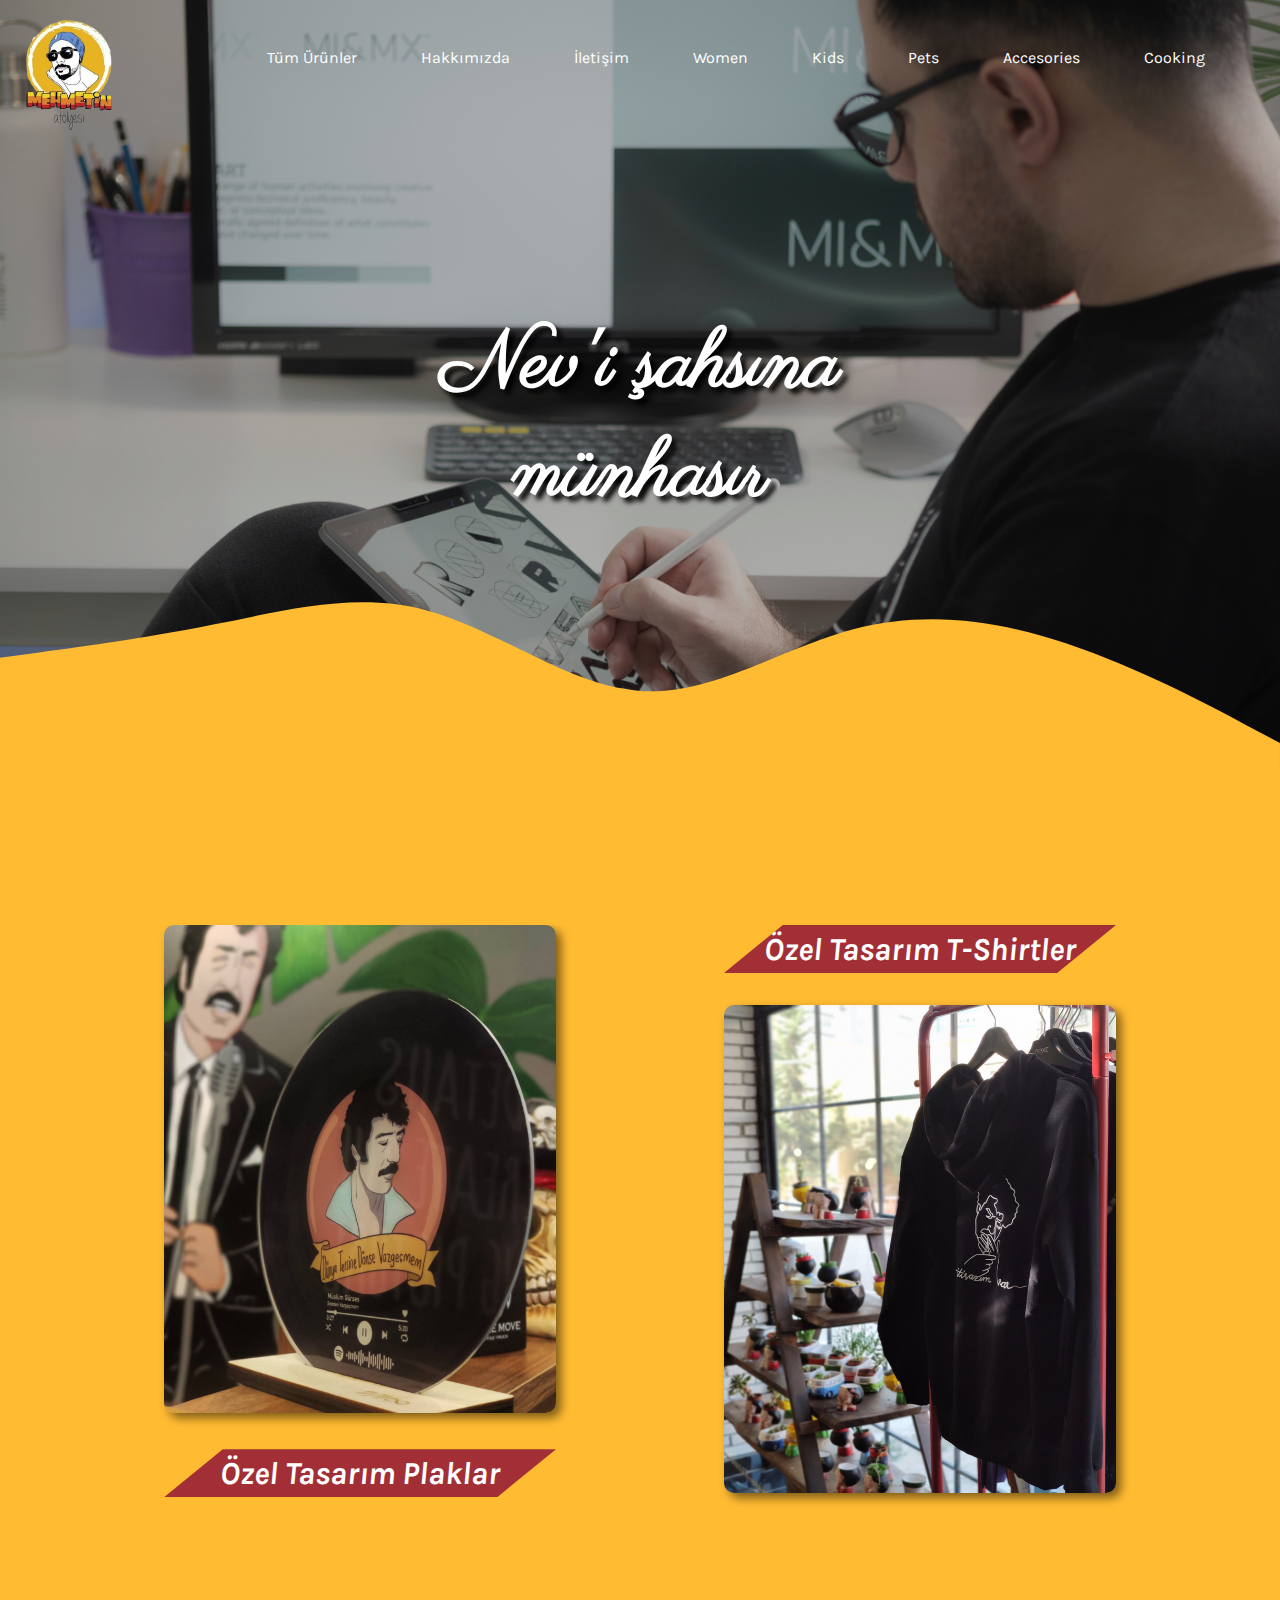
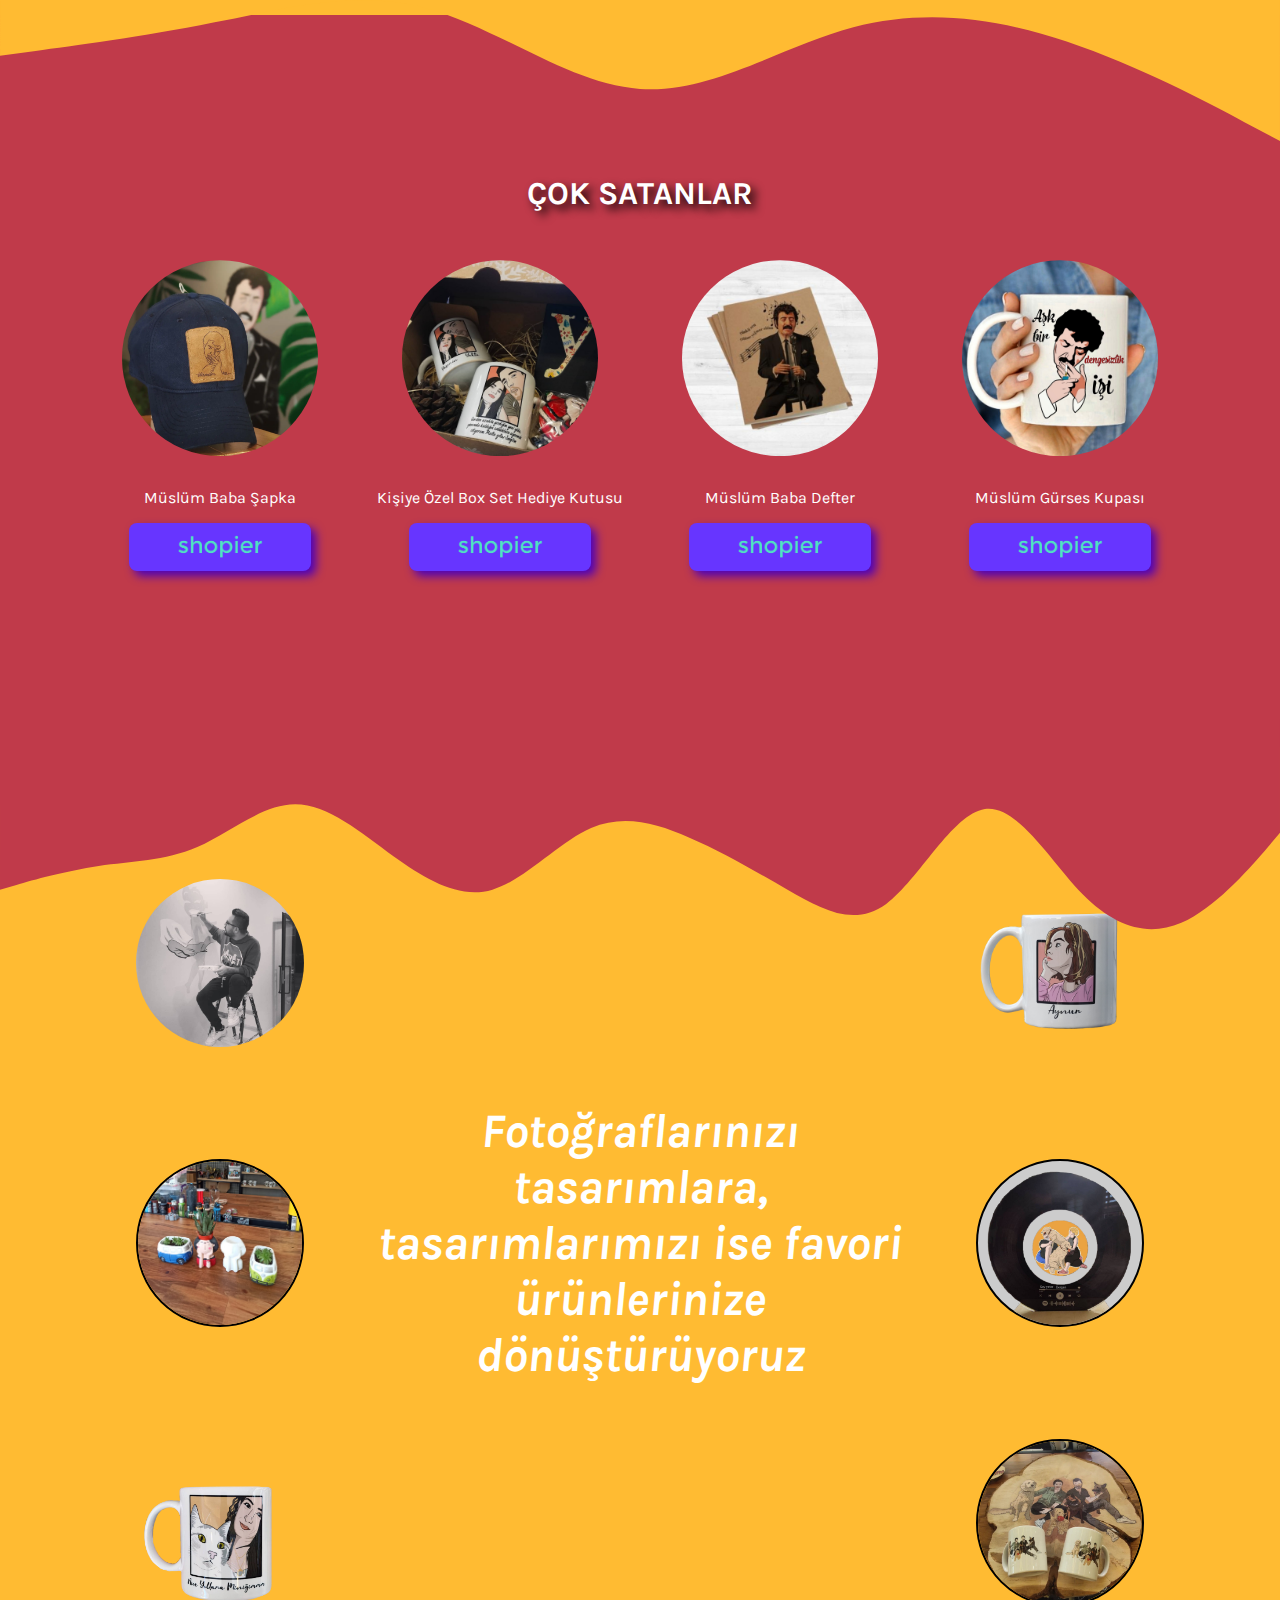
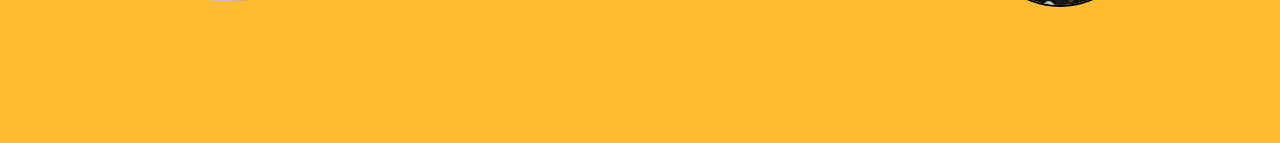
==== commit feb4ffcf: "waveUpdate" ====
--- a/index.html
+++ b/index.html
@@ -73,9 +73,10 @@
                 Müslüm Baba Şapka
             </a>
 
-            <button class="featuredProducts--listItem--btn">
-              
-            </button>
+            <a class="featuredProducts--listItem--link" href="https://www.shopier.com/ShowProductNew/products.php?id=9219404">
+              <button class="featuredProducts--listItem--btn">
+              </button>
+            </a>
           </li>
 
           <li class="featuredProducts--listItem">
@@ -89,9 +90,10 @@
                 Kişiye Özel Box Set Hediye Kutusu
             </a>
 
-            <button class="featuredProducts--listItem--btn">
-              
-            </button>
+            <a class="featuredProducts--listItem--link" href="https://www.shopier.com/ShowProductNew/products.php?id=9219404">
+              <button class="featuredProducts--listItem--btn">
+              </button>
+            </a>
           </li>
 
           <li class="featuredProducts--listItem">
@@ -105,9 +107,10 @@
                 Müslüm Baba Defter
             </a>
 
-            <button class="featuredProducts--listItem--btn">
-              
-            </button>
+            <a class="featuredProducts--listItem--link" href="https://www.shopier.com/ShowProductNew/products.php?id=9219809">
+              <button class="featuredProducts--listItem--btn">
+              </button>
+            </a>
           </li>
 
           <li class="featuredProducts--listItem">
@@ -117,19 +120,22 @@
               alt="1"
             />
 
-          
-
             <a class="featuredProducts--listItem--itemName" href="#">
               Müslüm Gürses Kupası
             </a>
 
-            <button class="featuredProducts--listItem--btn">
-              
-            </button>
+            <a class="featuredProducts--listItem--link" href="https://www.shopier.com/ShowProductNew/products.php?id=5220265">
+              <button class="featuredProducts--listItem--btn">
+              </button>
+            </a>
 
           </li>
         </ul>
+        
         <svg class="wave2" xmlns="http://www.w3.org/2000/svg" viewBox="0 0 1440 320"><path fill-opacity="1" d="M0,128L40,122.7C80,117,160,107,240,90.7C320,75,400,53,480,74.7C560,96,640,160,720,165.3C800,171,880,117,960,96C1040,75,1120,85,1200,112C1280,139,1360,181,1400,202.7L1440,224L1440,0L1400,0C1360,0,1280,0,1200,0C1120,0,1040,0,960,0C880,0,800,0,720,0C640,0,560,0,480,0C400,0,320,0,240,0C160,0,80,0,40,0L0,0Z"></path></svg>
+        
+
+        <svg class="wave3" xmlns="http://www.w3.org/2000/svg" viewBox="0 0 1440 320"><path fill-opacity="1" d="M0,192L18.5,186.7C36.9,181,74,171,111,165.3C147.7,160,185,160,222,144C258.5,128,295,96,332,96C369.2,96,406,128,443,154.7C480,181,517,203,554,192C590.8,181,628,139,665,122.7C701.5,107,738,117,775,133.3C812.3,149,849,171,886,192C923.1,213,960,235,997,208C1033.8,181,1071,107,1108,101.3C1144.6,96,1182,160,1218,197.3C1255.4,235,1292,245,1329,229.3C1366.2,213,1403,171,1422,149.3L1440,128L1440,0L1421.5,0C1403.1,0,1366,0,1329,0C1292.3,0,1255,0,1218,0C1181.5,0,1145,0,1108,0C1070.8,0,1034,0,997,0C960,0,923,0,886,0C849.2,0,812,0,775,0C738.5,0,702,0,665,0C627.7,0,591,0,554,0C516.9,0,480,0,443,0C406.2,0,369,0,332,0C295.4,0,258,0,222,0C184.6,0,148,0,111,0C73.8,0,37,0,18,0L0,0Z"></path></svg>
       </section>
       <br /><br /><br /><br />
 
--- a/css/style.css
+++ b/css/style.css
@@ -2,11 +2,13 @@
 @import url("https://fonts.googleapis.com/css2?family=Poppins:ital,wght@0,100;0,200;0,300;0,400;0,500;0,600;0,700;0,800;0,900;1,100;1,200;1,300;1,400;1,500;1,600;1,700;1,800;1,900&family=Yellowtail&display=swap");
 @import url("https://fonts.googleapis.com/css2?family=Parisienne&display=swap");
 @import url("https://fonts.googleapis.com/css2?family=Parisienne&family=Roboto:ital,wght@0,100;0,300;0,400;0,500;0,700;0,900;1,100;1,300;1,400;1,500;1,700;1,900&display=swap");
+@import url("https://fonts.googleapis.com/css2?family=Karla:ital,wght@0,200;0,300;0,400;0,500;0,600;0,700;0,800;1,200;1,300;1,400;1,500;1,600;1,700;1,800&display=swap");
 * {
   -webkit-box-sizing: border-box;
           box-sizing: border-box;
   margin: 0;
   padding: 0;
+  font-family: "Karla", sans-serif !important;
 }
 
 .header {
@@ -84,8 +86,7 @@
 }
 
 .featuredProducts {
-  background-color: #ee5522;
-  background-image: url("data:image/svg+xml,%3Csvg xmlns='http://www.w3.org/2000/svg' width='74' height='74' viewBox='0 0 200 200'%3E%3Cdefs%3E%3ClinearGradient id='a' gradientUnits='userSpaceOnUse' x1='100' y1='33' x2='100' y2='-3'%3E%3Cstop offset='0' stop-color='%23000' stop-opacity='0'/%3E%3Cstop offset='1' stop-color='%23000' stop-opacity='1'/%3E%3C/linearGradient%3E%3ClinearGradient id='b' gradientUnits='userSpaceOnUse' x1='100' y1='135' x2='100' y2='97'%3E%3Cstop offset='0' stop-color='%23000' stop-opacity='0'/%3E%3Cstop offset='1' stop-color='%23000' stop-opacity='1'/%3E%3C/linearGradient%3E%3C/defs%3E%3Cg fill='%23d23d09' fill-opacity='0.6'%3E%3Crect x='100' width='100' height='100'/%3E%3Crect y='100' width='100' height='100'/%3E%3C/g%3E%3Cg fill-opacity='0.5'%3E%3Cpolygon fill='url(%23a)' points='100 30 0 0 200 0'/%3E%3Cpolygon fill='url(%23b)' points='100 100 0 130 0 100 200 100 200 130'/%3E%3C/g%3E%3C/svg%3E");
+  background-color: #c03a4a;
   padding: 7rem 5rem;
   position: relative;
 }
@@ -188,13 +189,11 @@
   -webkit-transform: translate(-50%, -50%);
           transform: translate(-50%, -50%);
   width: 100%;
-  height: 60%;
-  background-image: url("../images/featuredProducts/shopier_logo_1.svg");
+  height: 100%;
+  background-image: url("../images/featuredProducts/shopierLogo.png");
   background-repeat: no-repeat;
   background-size: contain;
   background-position: center center;
-  -webkit-filter: invert(89%) sepia(85%) saturate(5276%) hue-rotate(84deg) brightness(103%) contrast(93%);
-          filter: invert(89%) sepia(85%) saturate(5276%) hue-rotate(84deg) brightness(103%) contrast(93%);
 }
 
 .featuredProducts--listItem--btn:hover {
@@ -207,12 +206,8 @@
           filter: invert(10%) sepia(48%) saturate(7440%) hue-rotate(262deg) brightness(140%) contrast(149%);
 }
 
-.featuredProducts--listItem--logo {
-  width: 40%;
-  padding: 0.5rem;
-  -webkit-filter: invert(89%) sepia(85%) saturate(5276%) hue-rotate(84deg) brightness(103%) contrast(93%);
-          filter: invert(89%) sepia(85%) saturate(5276%) hue-rotate(84deg) brightness(103%) contrast(93%);
-  background-image: url("../images/featuredProducts/shopier_logo_1.svg");
+.featuredProducts--listItem--link {
+  width: 100%;
 }
 
 .wave2 {
@@ -221,7 +216,16 @@
   position: absolute;
   top: -10%;
   left: 0%;
-  fill: #ffaa00 !important;
+  fill: #ffbb32;
+}
+
+.wave3 {
+  display: inline-block;
+  width: 100%;
+  position: absolute;
+  bottom: -35%;
+  left: 0%;
+  fill: #c03a4a;
 }
 
 @media (max-width: 1170px) {
@@ -245,7 +249,13 @@
     position: absolute;
     top: -0%;
     left: 0%;
-    fill: #ffaa00 !important;
+  }
+  .wave3 {
+    display: inline-block;
+    width: 100%;
+    position: absolute;
+    bottom: -12%;
+    left: 0%;
   }
 }
 
@@ -270,6 +280,13 @@
   .featuredProducts--listItem--itemName {
     font-size: 1rem;
   }
+  .wave3 {
+    display: inline-block;
+    width: 100%;
+    position: absolute;
+    bottom: -4%;
+    left: 0%;
+  }
 }
 
 @-webkit-keyframes upDown {
@@ -305,8 +322,7 @@
 .mainSection {
   display: -ms-grid;
   display: grid;
-  background-color: #000000;
-  background-image: url("data:image/svg+xml,%3Csvg xmlns='http://www.w3.org/2000/svg' width='100%25' height='100%25' viewBox='0 0 800 800'%3E%3Cg %3E%3Ccircle fill='%23000000' cx='400' cy='400' r='600'/%3E%3Ccircle fill='%23230046' cx='400' cy='400' r='500'/%3E%3Ccircle fill='%232f0052' cx='400' cy='400' r='400'/%3E%3Ccircle fill='%233b075e' cx='400' cy='400' r='300'/%3E%3Ccircle fill='%2348156a' cx='400' cy='400' r='200'/%3E%3Ccircle fill='%23552277' cx='400' cy='400' r='100'/%3E%3C/g%3E%3C/svg%3E");
+  background-color: #ffbb32;
   background-attachment: fixed;
   background-size: cover;
   background-position: center center;
@@ -319,7 +335,7 @@
       -ms-flex-align: center;
           align-items: center;
   margin-top: -5rem;
-  padding: 1rem 5rem;
+  padding: 5rem 5rem;
 }
 
 .mainSection img {
@@ -606,11 +622,11 @@
 
 .headSection__title {
   position: absolute;
-  top: 45%;
+  top: 40%;
   left: 50%;
   -webkit-transform: translate(-50%, -50%);
           transform: translate(-50%, -50%);
-  font-family: "Parisienne", cursive;
+  font-family: "Parisienne", cursive !important;
   font-size: 5rem;
   text-shadow: 5px 5px 5px black;
 }
@@ -726,9 +742,6 @@
   margin-bottom: 25rem;
 }
 
-/* 
-linear-gradient(90deg, rgba(238,174,202,1) 0%, rgba(148,187,233,1) 100%)
-*/
 @-webkit-keyframes textFlow {
   0% {
     left: 0;
@@ -737,6 +750,7 @@
     left: 120%;
   }
 }
+
 @keyframes textFlow {
   0% {
     left: 0;
@@ -753,8 +767,7 @@
       grid-template-columns: repeat(2, 1fr);
   padding: 5rem;
   text-align: center;
-  background-color: #eee;
-  background-color: #ffaa00;
+  background-color: #ffbb32;
   background-attachment: fixed;
   background-size: cover;
   position: relative;
@@ -779,8 +792,8 @@
 .doubleContent__left--img:hover {
   -webkit-filter: brightness(0.8);
           filter: brightness(0.8);
-  -webkit-transform: translateY(-1rem);
-          transform: translateY(-1rem);
+  -webkit-transform: translateY(1rem);
+          transform: translateY(1rem);
 }
 
 .doubleContent__left--headingSpan {
@@ -807,8 +820,6 @@
   left: 50%;
   -webkit-transform: translate(-50%, -50%);
           transform: translate(-50%, -50%);
-  -webkit-animation: textFlow 4s linear infinite;
-          animation: textFlow 4s linear infinite;
 }
 
 .doubleContent__right {
@@ -830,8 +841,8 @@
 .doubleContent__right--img:hover {
   -webkit-filter: brightness(0.8);
           filter: brightness(0.8);
-  -webkit-transform: translateY(-1rem);
-          transform: translateY(-1rem);
+  -webkit-transform: translateY(1rem);
+          transform: translateY(1rem);
 }
 
 .doubleContent__right--headingSpan {
@@ -858,17 +869,15 @@
   left: 50%;
   -webkit-transform: translate(-50%, -50%);
           transform: translate(-50%, -50%);
-  -webkit-animation: textFlow 4s linear infinite;
-          animation: textFlow 4s linear infinite;
 }
 
 .wave1 {
   display: inline-block;
   width: 100%;
   position: absolute;
-  top: -25%;
+  top: -26%;
   left: 0;
-  fill: #ffaa00 !important;
+  fill: #ffbb32;
 }
 
 @media (max-width: 1200px) {
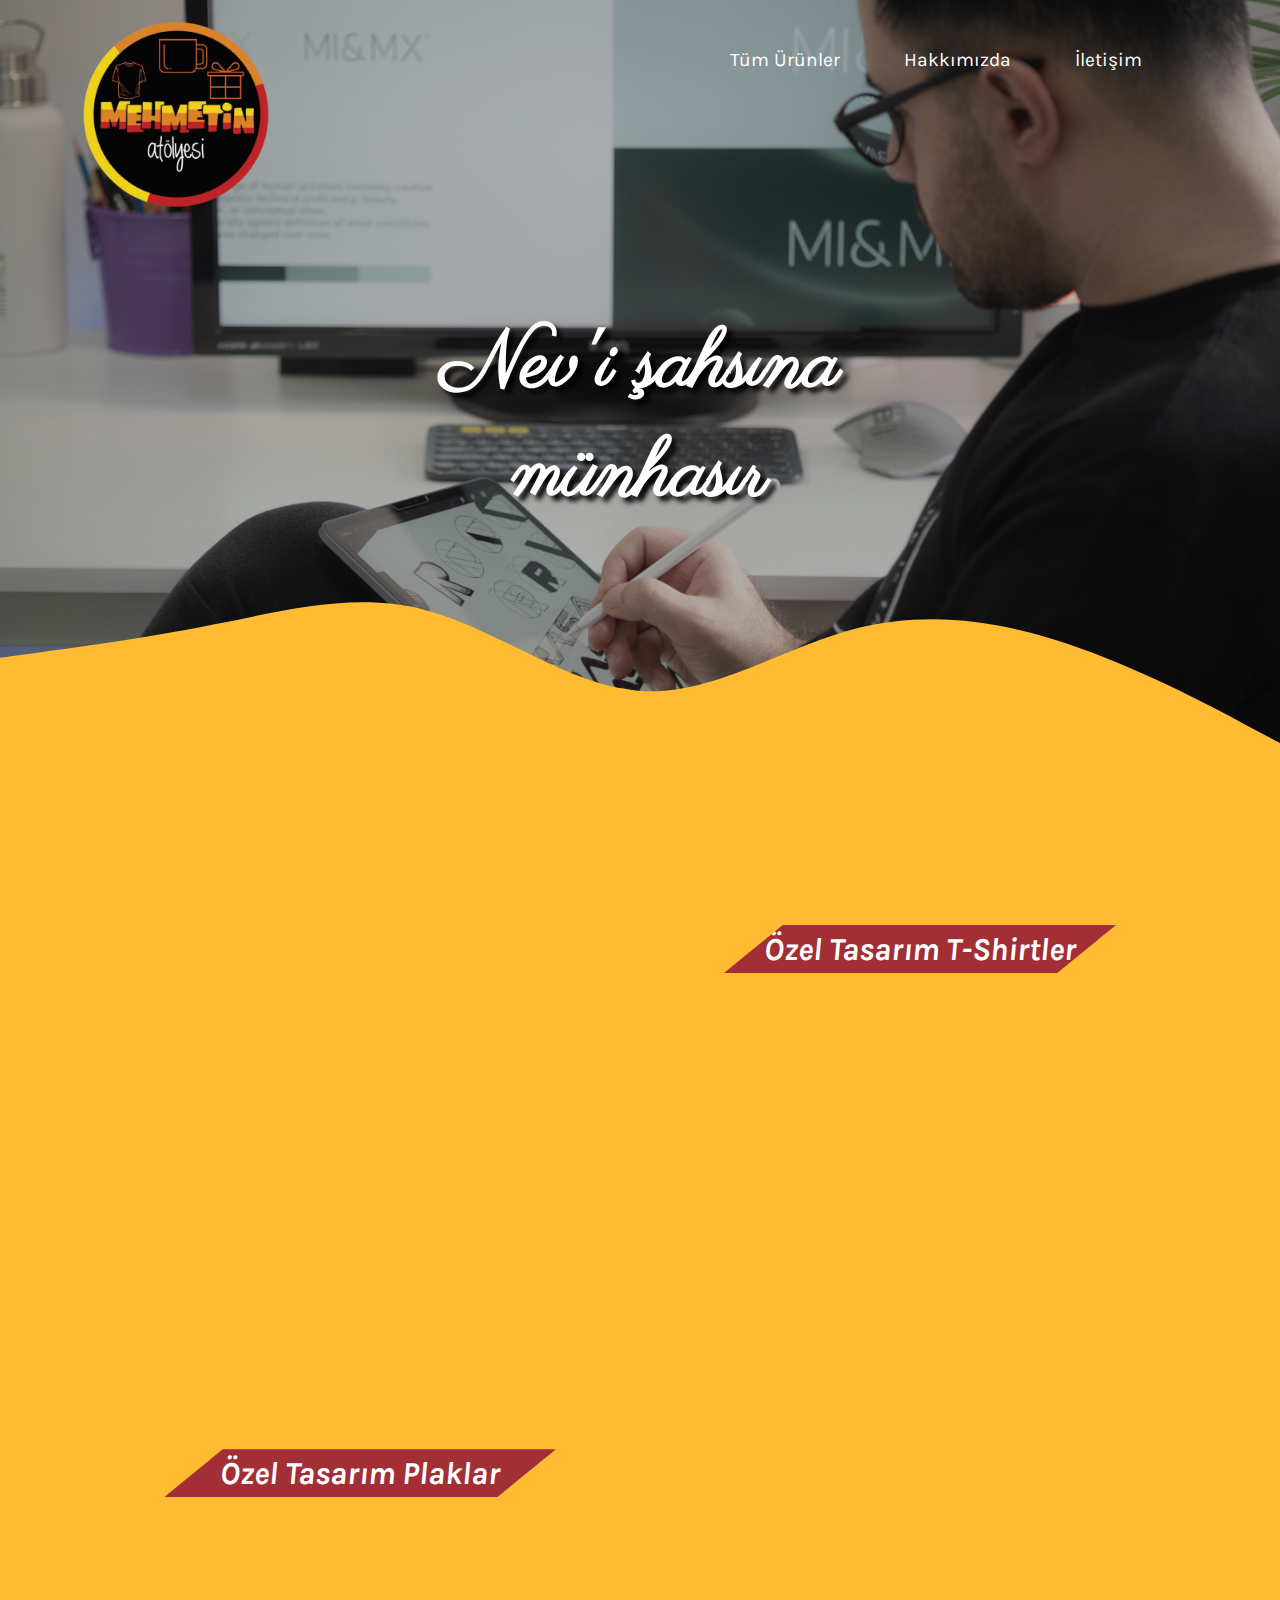
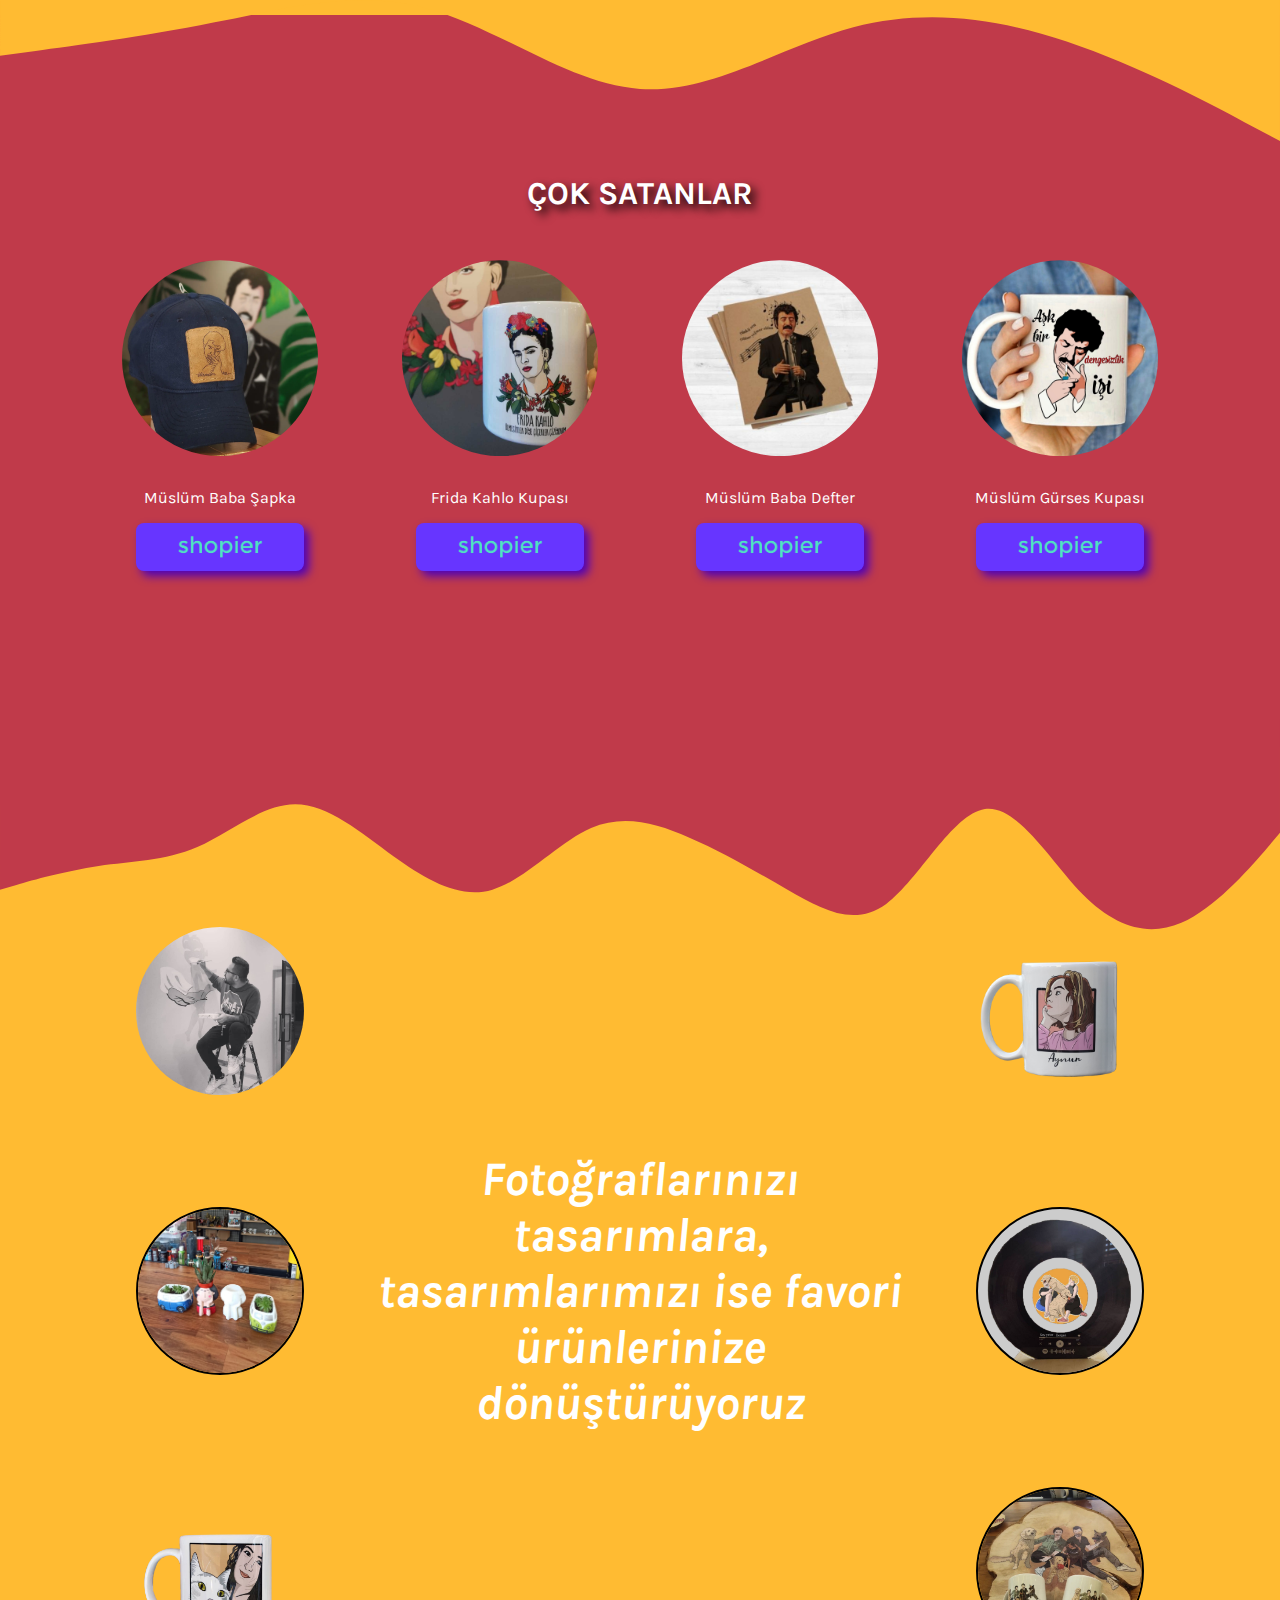
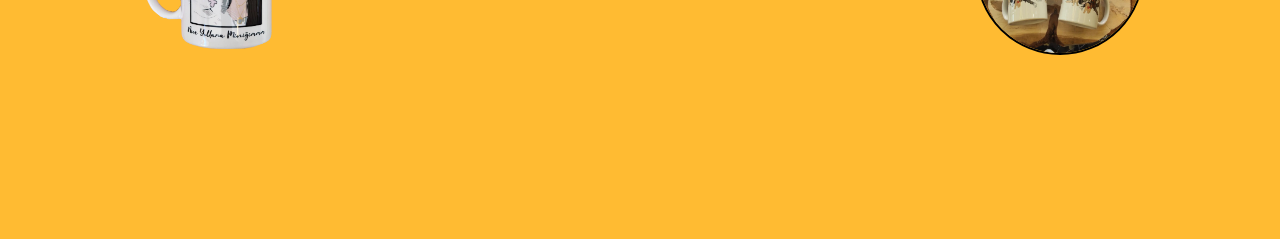
==== commit df7829f0: "newUpdates" ====
--- a/index.html
+++ b/index.html
@@ -13,7 +13,7 @@
       <div class="headSection">
         <span class="headSection__logo">
           <img
-            src="./images/featuredProducts/logoNoback.png"
+            src="./images/featuredProducts/trimmedNewLogo.png"
             alt="logo"
             class="headSection__logo--img"
           />
@@ -23,11 +23,13 @@
           <li class="categoryHeader--listItem active"><a href="./products.html">Tüm Ürünler</a></li>
           <li class="categoryHeader--listItem">Hakkımızda</li>
           <li class="categoryHeader--listItem">İletişim</li>
+          <!-- 
           <li class="categoryHeader--listItem">Women</li>
           <li class="categoryHeader--listItem">Kids</li>
           <li class="categoryHeader--listItem">Pets</li>
           <li class="categoryHeader--listItem">Accesories</li>
           <li class="categoryHeader--listItem">Cooking</li>
+            -->
         </ul>
 
         <h1 class="headSection__title">Nev'i şahsına münhasır</h1>
@@ -82,15 +84,15 @@
           <li class="featuredProducts--listItem">
             <img
               class="featuredProducts--listItem--img"
-              src="./images/featuredProducts/slide5.jpg"
+              src="./images/featuredProducts/productImages/14.jpg"
               alt="1"
             />
 
               <a class="featuredProducts--listItem--itemName" href="#">
-                Kişiye Özel Box Set Hediye Kutusu
+                Frida Kahlo Kupası
             </a>
 
-            <a class="featuredProducts--listItem--link" href="https://www.shopier.com/ShowProductNew/products.php?id=9219404">
+            <a class="featuredProducts--listItem--link" href="https://www.shopier.com/ShowProductNew/products.php?id=5434197">
               <button class="featuredProducts--listItem--btn">
               </button>
             </a>
@@ -174,18 +176,7 @@
         src="./images/featuredProducts/plakremove.png"
         alt="1"
         />
-        <!-- 
-        <img
-        class="mainSection__img7"
-        src="./images/featuredProducts/plakremove.png"
-        alt="1"
-        />
-        <img
-        class="mainSection__img8"
-        src="./images/featuredProducts/plakremove.png"
-        alt="1"
-        />
-        -->
+        
         
       </section>
       
--- a/css/style.css
+++ b/css/style.css
@@ -159,7 +159,7 @@
   position: relative;
   outline: none;
   border: none;
-  width: 65%;
+  width: 100%;
   margin: 0 auto;
   margin-top: 1rem;
   display: -webkit-box;
@@ -207,7 +207,7 @@
 }
 
 .featuredProducts--listItem--link {
-  width: 100%;
+  width: 60%;
 }
 
 .wave2 {
@@ -335,7 +335,7 @@
       -ms-flex-align: center;
           align-items: center;
   margin-top: -5rem;
-  padding: 5rem 5rem;
+  padding: 8rem 5rem;
 }
 
 .mainSection img {
@@ -395,26 +395,6 @@
   border: 2px solid #000;
   border-radius: 50%;
   width: 60% !important;
-}
-
-.mainSection__img7 {
-  -ms-grid-column: 2;
-  -ms-grid-column-span: 2;
-  grid-column: 2 / 4;
-  -ms-grid-row: 3;
-  -ms-grid-row-span: 1;
-  grid-row: 3 / 4;
-  width: 30% !important;
-}
-
-.mainSection__img8 {
-  -ms-grid-column: 2;
-  -ms-grid-column-span: 2;
-  grid-column: 2 / 4;
-  -ms-grid-row: 1;
-  -ms-grid-row-span: 1;
-  grid-row: 1 / 2;
-  width: 30% !important;
 }
 
 .mainSection__title {
@@ -486,7 +466,7 @@
   .mainSection__title {
     font-size: 2rem;
   }
-  .mainSection__img5, .mainSection__img6, .mainSection__img7, .mainSection__img8 {
+  .mainSection__img5, .mainSection__img6 {
     display: none;
   }
 }
@@ -617,7 +597,7 @@
 }
 
 .headSection__logo--img {
-  width: 50%;
+  width: 40%;
 }
 
 .headSection__title {
@@ -654,6 +634,7 @@
   position: relative;
   pointer-events: all;
   cursor: pointer;
+  font-size: 1.2rem;
 }
 
 .categoryHeader--listItem a {
@@ -782,11 +763,20 @@
   width: 70%;
   height: 80%;
   cursor: pointer;
+  opacity: 0;
+  -webkit-transform: translateY(3rem);
+          transform: translateY(3rem);
   -webkit-transition: all 0.6s;
   transition: all 0.6s;
   border-radius: 10px;
   -webkit-box-shadow: 5px 5px 10px rgba(0, 0, 0, 0.5);
           box-shadow: 5px 5px 10px rgba(0, 0, 0, 0.5);
+}
+
+.doubleContent__left--img.active {
+  opacity: 1;
+  -webkit-transform: translateY(0rem);
+          transform: translateY(0rem);
 }
 
 .doubleContent__left--img:hover {
@@ -830,12 +820,21 @@
 .doubleContent__right--img {
   width: 70%;
   height: 80%;
+  opacity: 0;
+  -webkit-transform: translateY(3rem);
+          transform: translateY(3rem);
   cursor: pointer;
   -webkit-transition: all 0.6s;
   transition: all 0.6s;
   border-radius: 10px;
   -webkit-box-shadow: 5px 5px 10px rgba(0, 0, 0, 0.5);
           box-shadow: 5px 5px 10px rgba(0, 0, 0, 0.5);
+}
+
+.doubleContent__right--img.active {
+  opacity: 1;
+  -webkit-transform: translateY(0rem);
+          transform: translateY(0rem);
 }
 
 .doubleContent__right--img:hover {
@@ -1034,8 +1033,6 @@
   border-radius: 10px;
   -webkit-transition: all 0.5s;
   transition: all 0.5s;
-  -webkit-animation: upDown infinite 3s;
-          animation: upDown infinite 3s;
   outline: 2px solid #d2862e;
   outline-offset: -2px;
 }
@@ -1046,13 +1043,18 @@
   border-radius: 0.5rem;
   -webkit-box-shadow: 5px 5px 10px #4b00bb;
           box-shadow: 5px 5px 10px #4b00bb;
+  display: -webkit-box;
+  display: -ms-flexbox;
+  display: flex;
+  -webkit-box-pack: end;
+      -ms-flex-pack: end;
+          justify-content: flex-end;
 }
 
 #productsSection--listItem--itemName {
   font-size: 0.9rem;
   font-weight: 500;
   width: 100%;
-  height: 100%;
   background: rgba(255, 255, 255, 0.35);
   -webkit-box-shadow: 0 8px 16px 0 rgba(31, 38, 135, 0.37);
           box-shadow: 0 8px 16px 0 rgba(31, 38, 135, 0.37);
